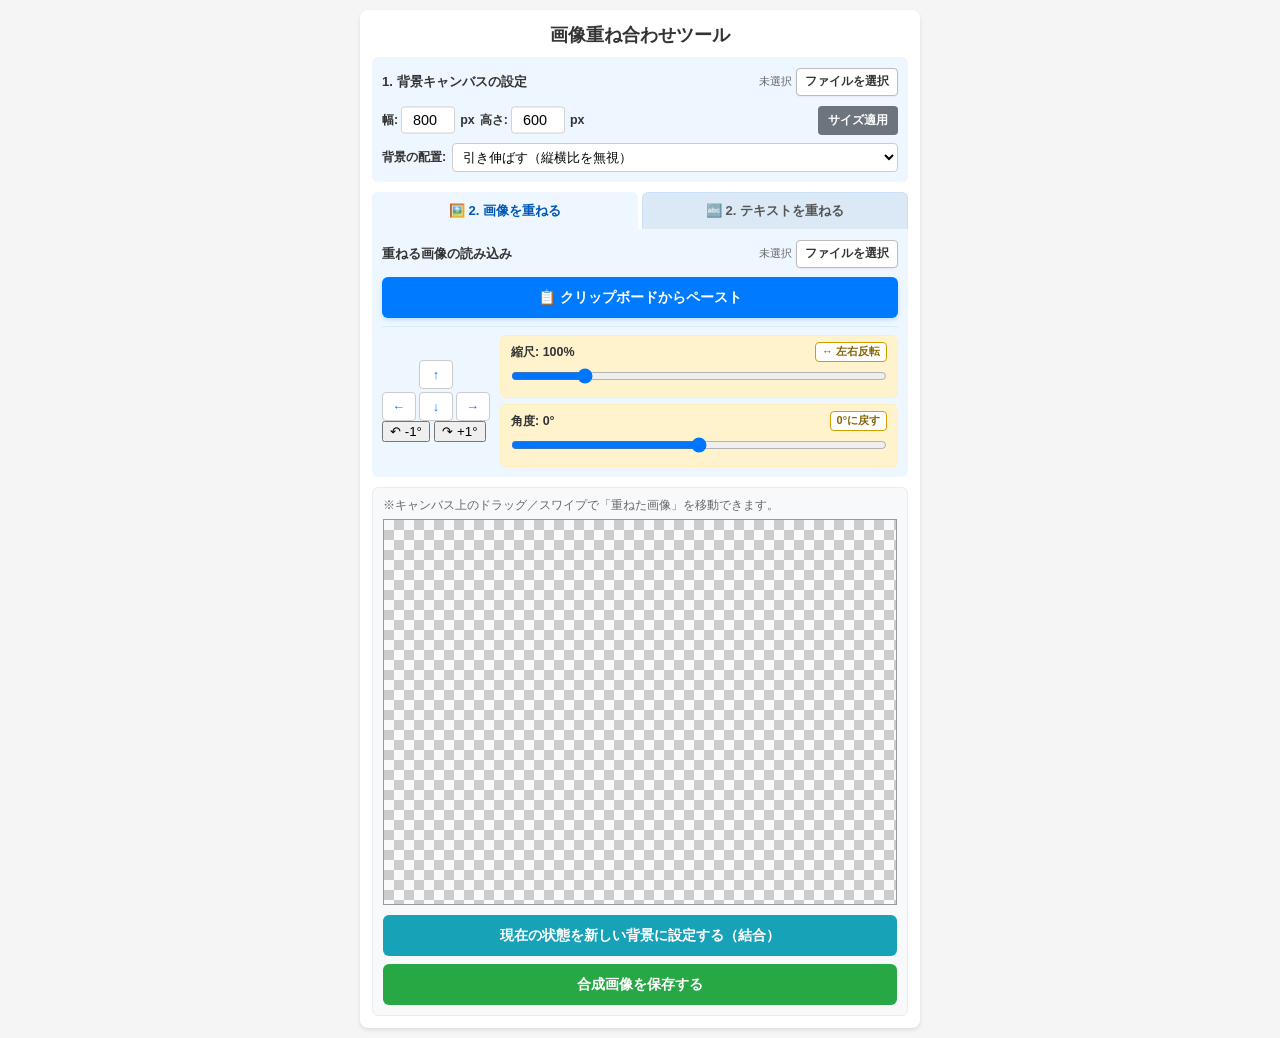
==== index.html @ 8a9a514a "Enhance control layout and vertical text support Updated control buttons and added vertical text opt" ====
<!DOCTYPE html>
<html lang="ja">
<head>
    <meta charset="UTF-8">
    <meta name="viewport" content="width=device-width, initial-scale=1.0, maximum-scale=1.0, user-scalable=no">
    <title>画像重ね合わせツール</title>
    <link rel="stylesheet" href="style.css">
</head>
<body>

<div class="container">
    <h1>画像重ね合わせツール</h1>
    
    <!-- ① 背景キャンバスの設定（常時表示） -->
    <div class="section-box">
        <div class="header-line">
            <span class="sec-title">1. 背景キャンバスの設定</span>
            <div class="file-action-area">
                <span id="bgFileName" class="file-status">未選択</span>
                <label class="file-btn-label">
                    ファイルを選択
                    <input type="file" id="bgInput" accept="image/*">
                </label>
            </div>
        </div>

        <div class="size-row">
            <label class="inline-label">幅:<input type="number" id="canvasW" value="800">px</label>
            <label class="inline-label">高さ:<input type="number" id="canvasH" value="600">px</label>
            <button class="btn-small" onclick="updateCanvasSize()">サイズ適用</button>
        </div>

        <div class="select-row">
            <span class="inline-label">背景の配置:</span>
            <select id="bgMode" onchange="draw()">
                <option value="stretch">引き伸ばす（縦横比を無視）</option>
                <option value="cover">はみ出しをカット（縦横比維持・全面）</option>
                <option value="contain">余白を透明に補完（縦横比維持・全体）</option>
            </select>
        </div>
    </div>
    
    <!-- ② 重ねる要素の編集（タブ切り替えエリア） -->
    <div class="tab-wrapper">
        <div class="tab-header">
            <button type="button" class="tab-btn active" id="tabBtnImage" onclick="switchTab('image')">🖼️ 2. 画像を重ねる</button>
            <button type="button" class="tab-btn" id="tabBtnText" onclick="switchTab('text')">🔤 2. テキストを重ねる</button>
        </div>

        <!-- タブA: 画像を重ねる -->
        <div class="section-box tab-content" id="tabImage">
            <div class="header-line">
                <span class="sec-title">重ねる画像の読み込み</span>
                <div class="file-action-area">
                    <span id="fgFileName" class="file-status">未選択</span>
                    <label class="file-btn-label">
                        ファイルを選択
                        <input type="file" id="fgInput" accept="image/*">
                    </label>
                </div>
            </div>

            <button type="button" class="btn-paste" id="pasteBtn" onclick="handleButtonPaste()">
                📋 クリップボードからペースト
            </button>

            <div id="fallbackPasteArea" contenteditable="true" style="display: none;">
                <span style="pointer-events: none;">👆 ここを長押しして「ペースト」を選択</span>
            </div>

            <div id="statusMsg"></div>

            <div class="controls">
                <div class="pad-column">
                    <div class="d-pad">
                        <button type="button" class="up" onclick="moveActive(0, -10)">↑</button>
                        <button type="button" class="left" onclick="moveActive(-10, 0)">←</button>
                        <button type="button" class="down" onclick="moveActive(0, 10)">↓</button>
                        <button type="button" class="right" onclick="moveActive(10, 0)">→</button>
                    </div>
                    <div class="angle-step-row">
                        <button type="button" onclick="stepAngle(-1)">↶ -1°</button>
                        <button type="button" onclick="stepAngle(1)">↷ +1°</button>
                    </div>
                </div>
                <div class="sliders-stack">
                    <div class="scale-control" id="scaleBox">
                        <div class="slider-header">
                            <strong>縮尺: <span id="scaleValue">100%</span></strong>
                            <button type="button" class="btn-mini" onclick="toggleFlipFg()">↔ 左右反転</button>
                        </div>
                        <input type="range" id="fgScale" min="0.1" max="5.0" step="0.05" value="1.0" oninput="updateScale()">
                    </div>
                    <div class="scale-control" id="angleBox">
                        <div class="slider-header">
                            <strong>角度: <span id="angleValue">0°</span></strong>
                            <button type="button" class="btn-mini" onclick="resetFgAngle()">0°に戻す</button>
                        </div>
                        <input type="range" id="fgAngle" min="-180" max="180" step="1" value="0" oninput="updateAngle()">
                    </div>
                </div>
            </div>
        </div>

        <!-- タブB: テキストを重ねる -->
        <div class="section-box tab-content" id="tabText" style="display: none;">
            <div class="text-input-row">
                <textarea id="overlayText" rows="2" placeholder="ここに入力した文字がキャンバスに重なります（改行対応）" oninput="updateTextLayer()"></textarea>
                <button type="button" class="btn-clear-text" onclick="clearTextLayer()">消去</button>
            </div>

            <div class="text-style-row">
                <label class="inline-label">文字色:<input type="color" id="textColor" value="#ffffff" onchange="updateTextLayer()"></label>
                <label class="inline-label"><input type="checkbox" id="textOutline" checked onchange="updateTextLayer()">フチ:<input type="color" id="outlineColor" value="#000000" onchange="updateTextLayer()"></label>
                <label class="inline-label"><input type="checkbox" id="textBold" checked onchange="updateTextLayer()">太字</label>
                <label class="inline-label"><input type="checkbox" id="textVertical" onchange="updateTextLayer()">縦書き</label>
            </div>

            <div class="select-row" style="margin-top: 6px;">
                <span class="inline-label">背景枠:</span>
                <select id="textBoxBg" onchange="updateTextLayer()">
                    <option value="none">なし（透明）</option>
                    <option value="rgba(0,0,0,0.6)">半透明の黒ボックス</option>
                    <option value="rgba(255,255,255,0.75)">半透明の白ボックス</option>
                    <option value="#000000">黒塗りボックス</option>
                    <option value="#ffffff">白塗りボックス</option>
                </select>
            </div>

            <div class="controls">
                <div class="pad-column">
                    <div class="d-pad">
                        <button type="button" class="up" onclick="moveActive(0, -10)">↑</button>
                        <button type="button" class="left" onclick="moveActive(-10, 0)">←</button>
                        <button type="button" class="down" onclick="moveActive(0, 10)">↓</button>
                        <button type="button" class="right" onclick="moveActive(10, 0)">→</button>
                    </div>
                    <div class="angle-step-row">
                        <button type="button" onclick="stepAngle(-1)">↶ -1°</button>
                        <button type="button" onclick="stepAngle(1)">↷ +1°</button>
                    </div>
                </div>
                <div class="sliders-stack">
                    <div class="scale-control" id="textSizeBox">
                        <div class="slider-header">
                            <strong>文字サイズ: <span id="textSizeValue">40px</span></strong>
                        </div>
                        <input type="range" id="textSize" min="12" max="160" step="2" value="40" oninput="updateTextLayer()">
                    </div>
                    <div class="scale-control" id="textAngleBox">
                        <div class="slider-header">
                            <strong>角度: <span id="textAngleValue">0°</span></strong>
                            <button type="button" class="btn-mini" onclick="resetTextAngle()">0°に戻す</button>
                        </div>
                        <input type="range" id="textAngle" min="-180" max="180" step="1" value="0" oninput="updateTextLayer()">
                    </div>
                </div>
            </div>
        </div>
    </div>

    <!-- ③ キャンバス表示 ＆ 新しい背景に設定・保存ボタン（常時表示） -->
    <div class="section-footer">
        <p class="guide-text" id="dragGuideText">※キャンバス上のドラッグ／スワイプで「重ねた画像」を移動できます。</p>
        <canvas id="canvas"></canvas>

        <button class="btn-flatten" onclick="setAsNewBackground()">現在の状態を新しい背景に設定する（結合）</button>
        <button class="btn-save" onclick="saveImage()">合成画像を保存する</button>
    </div>
</div>

<script>
    const canvas = document.getElementById('canvas');
    const ctx = canvas.getContext('2d');
    const fallbackPasteArea = document.getElementById('fallbackPasteArea');
    const statusMsg = document.getElementById('statusMsg');
    const defaultFallbackText = '<span style="pointer-events: none;">👆 ここを長押しして「ペースト」を選択</span>';
    
    let activeTab = 'image'; // 'image' または 'text'

    // 背景と画像レイヤーの変数（fgX, fgY は画像の中心座標）
    let bgImage = null;
    let fgImage = null;
    let customWidth = 800;
    let customHeight = 600;
    let fgX = 400, fgY = 300;
    let fgScale = 1.0;
    let fgAngle = 0; // 度数（-180〜180）
    let fgFlipX = false; // 左右反転

    // テキストレイヤーの変数（textX, textY はテキストの中心座標）
    let textX = 400, textY = 300;
    let textAngle = 0;
    let isTextInitialized = false;

    let isDragging = false;
    let startX, startY;

    updateCanvasSize();

    // スライダー操作時の画面ブレ防止
    ['scaleBox', 'angleBox', 'textSizeBox', 'textAngleBox'].forEach(id => {
        const el = document.getElementById(id);
        if (el) {
            el.addEventListener('touchmove', function(e) {
                e.stopPropagation();
            }, { passive: false });
        }
    });

    // タブ切り替え処理
    function switchTab(tabName) {
        activeTab = tabName;
        document.getElementById('tabBtnImage').classList.toggle('active', tabName === 'image');
        document.getElementById('tabBtnText').classList.toggle('active', tabName === 'text');
        document.getElementById('tabImage').style.display = (tabName === 'image') ? 'block' : 'none';
        document.getElementById('tabText').style.display = (tabName === 'text') ? 'block' : 'none';

        const guide = document.getElementById('dragGuideText');
        if (tabName === 'image') {
            guide.innerText = '※キャンバス上のドラッグ／スワイプで「重ねた画像」を移動できます。';
        } else {
            guide.innerText = '※キャンバス上のドラッグ／スワイプで「テキスト」を移動できます。';
            if (!isTextInitialized) {
                textX = customWidth / 2;
                textY = customHeight / 2;
                isTextInitialized = true;
            }
        }
        draw();
    }

    function updateCanvasSize() {
        customWidth = parseInt(document.getElementById('canvasW').value) || 800;
        customHeight = parseInt(document.getElementById('canvasH').value) || 600;
        if (!isTextInitialized) {
            textX = customWidth / 2;
            textY = customHeight / 2;
        }
        draw();
    }

    function updateScale() {
        fgScale = parseFloat(document.getElementById('fgScale').value);
        document.getElementById('scaleValue').innerText = Math.round(fgScale * 100) + '%';
        draw();
    }

    function updateAngle() {
        fgAngle = parseInt(document.getElementById('fgAngle').value) || 0;
        document.getElementById('angleValue').innerText = fgAngle + '°';
        draw();
    }

    function resetFgAngle() {
        fgAngle = 0;
        document.getElementById('fgAngle').value = 0;
        document.getElementById('angleValue').innerText = '0°';
        draw();
    }

    // 角度を1度ずつ増減させる関数（画像・テキスト共通）
    function stepAngle(delta) {
        if (activeTab === 'image') {
            fgAngle = Math.max(-180, Math.min(180, fgAngle + delta));
            document.getElementById('fgAngle').value = fgAngle;
            document.getElementById('angleValue').innerText = fgAngle + '°';
        } else {
            textAngle = Math.max(-180, Math.min(180, textAngle + delta));
            document.getElementById('textAngle').value = textAngle;
            document.getElementById('textAngleValue').innerText = textAngle + '°';
        }
        draw();
    }

    function toggleFlipFg() {
        fgFlipX = !fgFlipX;
        draw();
    }

    function updateTextLayer() {
        const size = document.getElementById('textSize').value;
        document.getElementById('textSizeValue').innerText = size + 'px';
        textAngle = parseInt(document.getElementById('textAngle').value) || 0;
        document.getElementById('textAngleValue').innerText = textAngle + '°';

        if (!isTextInitialized) {
            textX = customWidth / 2;
            textY = customHeight / 2;
            isTextInitialized = true;
        }
        draw();
    }

    function resetTextAngle() {
        textAngle = 0;
        document.getElementById('textAngle').value = 0;
        document.getElementById('textAngleValue').innerText = '0°';
        draw();
    }

    function clearTextLayer() {
        document.getElementById('overlayText').value = '';
        resetTextAngle();
        draw();
    }

    // 縦書き時に90度回転させる記号の判定（長音符やカッコ類）
    function isVerticalRotChar(ch) {
        return 'ーｰ～〜…‥｜|()（）[]［］{}｛｝「」『』【】〈〉《》〔〕＜＞<>-－＝='.includes(ch);
    }

    // 縦書き時に右上へ位置補正する小書き文字・句読点の判定
    function isVerticalSmallOrPunct(ch) {
        return '、。，．っゃゅょぁぃぅぇぉッャュョァィゥェォヵヶ'.includes(ch);
    }

    // 描画処理（背景 ＋ 重ねる画像 ＋ テキストボックス）
    function draw() {
        canvas.width = customWidth;
        canvas.height = customHeight;
        ctx.clearRect(0, 0, canvas.width, canvas.height);
        
        // 1. 背景画像の描画
        if (bgImage) {
            const mode = document.getElementById('bgMode').value;
            if (mode === 'stretch') {
                ctx.drawImage(bgImage, 0, 0, canvas.width, canvas.height);
            } else {
                const scale = (mode === 'cover') 
                    ? Math.max(canvas.width / bgImage.width, canvas.height / bgImage.height)
                    : Math.min(canvas.width / bgImage.width, canvas.height / bgImage.height);
                const w = bgImage.width * scale;
                const h = bgImage.height * scale;
                ctx.drawImage(bgImage, (canvas.width - w) / 2, (canvas.height - h) / 2, w, h);
            }
        }
        
        // 2. 重ねる画像の描画
        if (fgImage) {
            const w = fgImage.width * fgScale;
            const h = fgImage.height * fgScale;
            ctx.save();
            ctx.translate(fgX, fgY);
            ctx.rotate(fgAngle * Math.PI / 180);
            if (fgFlipX) {
                ctx.scale(-1, 1);
            }
            ctx.drawImage(fgImage, -w / 2, -h / 2, w, h);
            ctx.restore();
        }

        // 3. テキストボックスの描画（横書き・縦書き対応）
        const rawText = document.getElementById('overlayText').value;
        if (rawText && rawText.trim().length > 0) {
            const lines = rawText.split('\n');
            const fontSize = parseInt(document.getElementById('textSize').value) || 40;
            const isBold = document.getElementById('textBold').checked;
            const isVertical = document.getElementById('textVertical').checked;
            const textColor = document.getElementById('textColor').value;
            const hasOutline = document.getElementById('textOutline').checked;
            const outlineColor = document.getElementById('outlineColor').value;
            const boxBg = document.getElementById('textBoxBg').value;

            ctx.save();
            ctx.translate(textX, textY);
            ctx.rotate(textAngle * Math.PI / 180);

            ctx.font = `${isBold ? 'bold ' : ''}${fontSize}px sans-serif`;
            ctx.textAlign = 'center';
            ctx.textBaseline = 'middle';

            const strokeW = Math.max(2, Math.round(fontSize * 0.12));

            if (!isVertical) {
                // --- 横書き描画 ---
                const lineHeight = fontSize * 1.25;
                const totalHeight = lines.length * lineHeight;

                if (boxBg !== 'none') {
                    let maxLineWidth = 0;
                    for (const line of lines) {
                        const m = ctx.measureText(line);
                        if (m.width > maxLineWidth) maxLineWidth = m.width;
                    }
                    const padX = fontSize * 0.4;
                    const padY = fontSize * 0.25;
                    const boxW = maxLineWidth + padX * 2;
                    const boxH = totalHeight + padY * 2;

                    ctx.fillStyle = boxBg;
                    ctx.fillRect(-boxW / 2, -boxH / 2, boxW, boxH);
                }

                const startY = -(totalHeight / 2) + (lineHeight / 2);
                for (let i = 0; i < lines.length; i++) {
                    const ly = startY + i * lineHeight;
                    if (hasOutline) {
                        ctx.strokeStyle = outlineColor;
                        ctx.lineWidth = strokeW;
                        ctx.lineJoin = 'round';
                        ctx.strokeText(lines[i], 0, ly);
                    }
                    ctx.fillStyle = textColor;
                    ctx.fillText(lines[i], 0, ly);
                }
            } else {
                // --- 縦書き描画（右から左へ改行展開） ---
                const charStepY = fontSize * 1.08;
                const colStepX = fontSize * 1.35;
                const numCols = lines.length;
                let maxChars = 0;
                for (const line of lines) {
                    const chars = Array.from(line);
                    if (chars.length > maxChars) maxChars = chars.length;
                }

                const totalWidth = numCols * colStepX;
                const totalHeight = maxChars * charStepY;

                if (boxBg !== 'none') {
                    const padX = fontSize * 0.35;
                    const padY = fontSize * 0.35;
                    const boxW = totalWidth + padX * 2;
                    const boxH = totalHeight + padY * 2;

                    ctx.fillStyle = boxBg;
                    ctx.fillRect(-boxW / 2, -boxH / 2, boxW, boxH);
                }

                // 1行目は一番右の列、改行ごとに左の列へ進む
                const startX = (totalWidth / 2) - (colStepX / 2);
                const startY = -(totalHeight / 2) + (charStepY / 2);

                for (let c = 0; c < numCols; c++) {
                    const colX = startX - c * colStepX;
                    const chars = Array.from(lines[c]);
                    for (let r = 0; r < chars.length; r++) {
                        const ch = chars[r];
                        const charY = startY + r * charStepY;

                        ctx.save();
                        ctx.translate(colX, charY);

                        if (isVerticalRotChar(ch)) {
                            ctx.rotate(Math.PI / 2);
                        } else if (isVerticalSmallOrPunct(ch)) {
                            ctx.translate(fontSize * 0.22, -fontSize * 0.22);
                        }

                        if (hasOutline) {
                            ctx.strokeStyle = outlineColor;
                            ctx.lineWidth = strokeW;
                            ctx.lineJoin = 'round';
                            ctx.strokeText(ch, 0, 0);
                        }
                        ctx.fillStyle = textColor;
                        ctx.fillText(ch, 0, 0);
                        ctx.restore();
                    }
                }
            }
            ctx.restore();
        }
    }

    // 十字キーでの移動（開いているタブの対象を動かす）
    function moveActive(dx, dy) {
        if (activeTab === 'image') {
            fgX += dx;
            fgY += dy;
        } else {
            textX += dx;
            textY += dy;
        }
        draw();
    }

    function trimAndCheckTransparency(img) {
        const w = img.naturalWidth || img.width;
        const h = img.naturalHeight || img.height;
        const temp = document.createElement('canvas');
        temp.width = w;
        temp.height = h;
        const tCtx = temp.getContext('2d');
        tCtx.drawImage(img, 0, 0);

        const data = tCtx.getImageData(0, 0, w, h).data;

        let hasTransparentPixel = false;
        let minX = w, minY = h, maxX = -1, maxY = -1;

        for (let y = 0; y < h; y++) {
            for (let x = 0; x < w; x++) {
                const alpha = data[(y * w + x) * 4 + 3];
                if (alpha < 250) {
                    hasTransparentPixel = true;
                }
                if (alpha > 0) {
                    if (x < minX) minX = x;
                    if (x > maxX) maxX = x;
                    if (y < minY) minY = y;
                    if (y > maxY) maxY = y;
                }
            }
        }

        if (maxX < minX || maxY < minY) {
            return { canvas: temp, isCutout: false };
        }

        const cropW = maxX - minX + 1;
        const cropH = maxY - minY + 1;
        const outCanvas = document.createElement('canvas');
        outCanvas.width = cropW;
        outCanvas.height = cropH;
        outCanvas.getContext('2d').drawImage(temp, minX, minY, cropW, cropH, 0, 0, cropW, cropH);

        return { canvas: outCanvas, isCutout: hasTransparentPixel };
    }

    function setForegroundResult(result) {
        fgImage = result.canvas;
        document.getElementById('fgScale').value = 1.0;
        fgScale = 1.0;
        document.getElementById('scaleValue').innerText = '100%';
        
        document.getElementById('fgAngle').value = 0;
        fgAngle = 0;
        document.getElementById('angleValue').innerText = '0°';
        fgFlipX = false;

        fgX = customWidth / 2;
        fgY = customHeight / 2;
        
        fallbackPasteArea.style.display = 'none';
        document.getElementById('fgFileName').innerText = "ペースト済";

        if (result.isCutout) {
            statusMsg.style.color = "#28a745";
            statusMsg.innerText = `✅ 切り抜き画像（透過あり）を配置しました (${fgImage.width}×${fgImage.height}px)`;
        } else {
            statusMsg.style.color = "#d9534f";
            statusMsg.innerText = `⚠️ 透過のない画像が貼られました（切り抜きコピーは光った後に指を離してコピー）`;
        }
        draw();
    }

    function blobToImage(blob) {
        return new Promise((resolve) => {
            const reader = new FileReader();
            reader.onload = function(evt) {
                const img = new Image();
                img.onload = () => resolve(img);
                img.onerror = () => resolve(null);
                img.src = evt.target.result;
            };
            reader.onerror = () => resolve(null);
            reader.readAsDataURL(blob);
        });
    }

    async function handleButtonPaste() {
        statusMsg.style.color = "#0056b3";
        statusMsg.innerText = "⏳ クリップボードを読み取り中...";

        try {
            if (!navigator.clipboard || !navigator.clipboard.read) {
                throw new Error("Clipboard API non-supported");
            }

            const items = await navigator.clipboard.read();
            let fallbackRes = null;

            for (const item of items) {
                if (item.types.includes('image/png')) {
                    const blob = await item.getType('image/png');
                    const img = await blobToImage(blob);
                    if (img) {
                        const res = trimAndCheckTransparency(img);
                        if (res.isCutout) {
                            setForegroundResult(res);
                            return;
                        }
                        if (!fallbackRes) fallbackRes = res;
                    }
                }

                if (item.types.includes('text/html')) {
                    const blob = await item.getType('text/html');
                    const htmlText = await blob.text();
                    if (htmlText && htmlText.indexOf('<img') !== -1) {
                        const doc = new DOMParser().parseFromString(htmlText, 'text/html');
                        const imgTag = doc.querySelector('img');
                        if (imgTag && imgTag.src) {
                            const img = await new Promise((resolve) => {
                                const i = new Image();
                                i.crossOrigin = "anonymous";
                                i.onload = () => resolve(i);
                                i.onerror = () => resolve(null);
                                i.src = imgTag.src;
                            });
                            if (img) {
                                const res = trimAndCheckTransparency(img);
                                if (res.isCutout) {
                                    setForegroundResult(res);
                                    return;
                                }
                                if (!fallbackRes) fallbackRes = res;
                            }
                        }
                    }
                }

                for (const type of item.types) {
                    if (type.startsWith('image/') && type !== 'image/png') {
                        const blob = await item.getType(type);
                        const img = await blobToImage(blob);
                        if (img) {
                            const res = trimAndCheckTransparency(img);
                            if (res.isCutout) {
                                setForegroundResult(res);
                                return;
                            }
                            if (!fallbackRes) fallbackRes = res;
                        }
                    }
                }
            }

            if (fallbackRes) {
                setForegroundResult(fallbackRes);
                return;
            }

            showFallbackPaste("クリップボードから直接取得できませんでした。下の枠を長押ししてペーストしてください。");

        } catch (err) {
            showFallbackPaste("直接読み取りがブロックされました。下の枠を長押しして「ペースト」を押してください。");
        }
    }

    function showFallbackPaste(msg) {
        statusMsg.style.color = "#d9534f";
        statusMsg.innerText = msg;
        fallbackPasteArea.style.display = 'flex';
        fallbackPasteArea.innerHTML = defaultFallbackText;
    }

    window.addEventListener('paste', async function(e) {
        if (document.activeElement && document.activeElement.id === 'overlayText') {
            return;
        }

        const cd = e.clipboardData;
        if (!cd) return;

        const htmlText = cd.getData('text/html');
        let htmlImgSrc = null;
        if (htmlText && htmlText.indexOf('<img') !== -1) {
            const doc = new DOMParser().parseFromString(htmlText, 'text/html');
            const imgTag = doc.querySelector('img');
            if (imgTag && imgTag.src) htmlImgSrc = imgTag.src;
        }

        const files = [];
        if (cd.items) {
            for (let i = 0; i < cd.items.length; i++) {
                if (cd.items[i].type.indexOf('image') !== -1) {
                    const f = cd.items[i].getAsFile();
                    if (f) files.push(f);
                }
            }
        }
        if (files.length === 0 && cd.files) {
            for (let i = 0; i < cd.files.length; i++) {
                if (cd.files[i].type.indexOf('image') !== -1) {
                    files.push(cd.files[i]);
                }
            }
        }

        files.sort((a, b) => (b.type === 'image/png' ? 1 : 0) - (a.type === 'image/png' ? 1 : 0));

        if (files.length > 0 || htmlImgSrc) {
            e.preventDefault();
            setTimeout(() => {
                fallbackPasteArea.innerHTML = defaultFallbackText;
                fallbackPasteArea.blur();
            }, 80);

            let fallbackResult = null;

            for (const f of files) {
                const img = await blobToImage(f);
                if (!img) continue;
                const res = trimAndCheckTransparency(img);
                if (res.isCutout) {
                    setForegroundResult(res);
                    return;
                }
                if (!fallbackResult) fallbackResult = res;
            }

            if (htmlImgSrc) {
                const img = await new Promise((resolve) => {
                    const i = new Image();
                    i.onload = () => resolve(i);
                    i.onerror = () => resolve(null);
                    i.src = htmlImgSrc;
                });
                if (img) {
                    const res = trimAndCheckTransparency(img);
                    if (res.isCutout) {
                        setForegroundResult(res);
                        return;
                    }
                    if (!fallbackResult) fallbackResult = res;
                }
            }

            if (fallbackResult) {
                setForegroundResult(fallbackResult);
            }
        }
    });

    // ファイル選択（重ねる画像）
    document.getElementById('fgInput').addEventListener('change', async function(e) {
        const file = e.target.files[0];
        if (!file) return;
        document.getElementById('fgFileName').innerText = file.name;
        const img = await blobToImage(file);
        if (img) {
            const res = trimAndCheckTransparency(img);
            setForegroundResult(res);
        }
    });

    // ファイル選択（背景画像）
    document.getElementById('bgInput').addEventListener('change', async function(e) {
        const file = e.target.files[0];
        if (!file) return;
        document.getElementById('bgFileName').innerText = file.name;
        const img = await blobToImage(file);
        if (img) {
            bgImage = img;
            document.getElementById('canvasW').value = img.width;
            document.getElementById('canvasH').value = img.height;
            customWidth = img.width;
            customHeight = img.height;
            textX = customWidth / 2;
            textY = customHeight / 2;
            isTextInitialized = true;
            draw();
        }
    });

    // ドラッグ＆スワイプ移動（開いているタブの対象を移動）
    function getCanvasPos(e) {
        const rect = canvas.getBoundingClientRect();
        const scaleX = canvas.width / rect.width;
        const scaleY = canvas.height / rect.height;
        let clientX = e.clientX, clientY = e.clientY;
        if (e.touches && e.touches.length > 0) {
            clientX = e.touches[0].clientX;
            clientY = e.touches[0].clientY;
        }
        return { x: (clientX - rect.left) * scaleX, y: (clientY - rect.top) * scaleY };
    }

    function onPointerDown(e) {
        const pos = getCanvasPos(e);
        if (activeTab === 'image') {
            if (!fgImage) return;
            isDragging = true;
            startX = pos.x - fgX;
            startY = pos.y - fgY;
        } else {
            const rawText = document.getElementById('overlayText').value;
            if (!rawText || rawText.trim().length === 0) return;
            isDragging = true;
            startX = pos.x - textX;
            startY = pos.y - textY;
        }
    }

    function onPointerMove(e) {
        if (!isDragging) return;
        e.preventDefault();
        const pos = getCanvasPos(e);
        if (activeTab === 'image') {
            fgX = pos.x - startX;
            fgY = pos.y - startY;
        } else {
            textX = pos.x - startX;
            textY = pos.y - startY;
        }
        draw();
    }

    function onPointerUp() { isDragging = false; }

    canvas.addEventListener('mousedown', onPointerDown);
    canvas.addEventListener('mousemove', onPointerMove);
    canvas.addEventListener('mouseup', onPointerUp);
    canvas.addEventListener('mouseleave', onPointerUp);
    canvas.addEventListener('touchstart', onPointerDown, {passive: false});
    canvas.addEventListener('touchmove', onPointerMove, {passive: false});
    canvas.addEventListener('touchend', onPointerUp);

    // 現在の状態を新しい背景に結合
    function setAsNewBackground() {
        const hasText = document.getElementById('overlayText').value.trim().length > 0;
        if (!bgImage && !fgImage && !hasText) {
            alert("画像やテキストが配置されていません。");
            return;
        }
        const dataURL = canvas.toDataURL('image/png');
        const img = new Image();
        img.onload = function() {
            bgImage = img;
            fgImage = null;
            document.getElementById('fgInput').value = "";
            document.getElementById('fgFileName').innerText = "未選択";
            document.getElementById('overlayText').value = "";
            resetFgAngle();
            resetTextAngle();
            document.getElementById('bgFileName').innerText = "結合画像";
            statusMsg.style.color = "#0056b3";
            statusMsg.innerText = "背景に結合しました。続けて次の画像やテキストを重ねられます。";
            draw();
        };
        img.src = dataURL;
    }

    function saveImage() {
        const hasText = document.getElementById('overlayText').value.trim().length > 0;
        if (!bgImage && !fgImage && !hasText) { 
            alert("画像やテキストが読み込まれていません。"); 
            return; 
        }
        const link = document.createElement('a');
        link.download = 'merged_image.png';
        link.href = canvas.toDataURL('image/png');
        link.click();
    }
</script>

</body>
</html>
---- style.css ----
* {
    box-sizing: border-box;
    -webkit-tap-highlight-color: transparent;
}

/* ページ全体の横ブレ・バウンス揺れを防止 */
html, body {
    width: 100%;
    max-width: 100vw;
    overflow-x: hidden;
    overscroll-behavior: none;
    margin: 0;
    padding: 0;
    font-family: -apple-system, BlinkMacSystemFont, "Segoe UI", Roboto, sans-serif;
    background: #f5f5f5;
    color: #333;
    user-select: none;
    -webkit-user-select: none;
}

body {
    padding: 10px;
}

.container {
    width: 100%;
    max-width: 560px;
    margin: 0 auto;
    background: white;
    padding: 12px;
    border-radius: 8px;
    box-shadow: 0 2px 4px rgba(0,0,0,0.1);
    overflow: hidden;
}

h1 {
    font-size: 1.15rem;
    margin: 0 0 10px 0;
    text-align: center;
}

/* セクション共通スタイル */
.section-box {
    margin-bottom: 10px;
    padding: 10px;
    background: #eef7ff;
    border-radius: 6px;
    overflow: hidden;
}

.section-footer {
    margin-top: 10px;
    padding: 10px;
    background: #f8f9fa;
    border-radius: 6px;
    border: 1px solid #e9ecef;
}

/* タブ切り替えUI */
.tab-wrapper {
    margin-bottom: 10px;
}

.tab-header {
    display: flex;
    gap: 4px;
}

.tab-btn {
    flex: 1;
    padding: 9px 6px;
    font-size: 0.82rem;
    font-weight: bold;
    border: 1px solid #cce0f5;
    border-bottom: none;
    border-radius: 6px 6px 0 0;
    background: #dbe9f6;
    color: #555;
    cursor: pointer;
    text-align: center;
}

.tab-btn.active {
    background: #eef7ff;
    color: #0056b3;
    border-color: #eef7ff;
}

.tab-content {
    margin-bottom: 0;
    border-radius: 0 0 6px 6px;
}

/* 1行目: position: relative / absolute で右端にボタンを完全固定 */
.header-line {
    position: relative;
    display: flex;
    align-items: center;
    min-height: 30px;
    margin-bottom: 8px;
    padding-right: 155px;
}

.sec-title {
    font-size: 0.82rem;
    font-weight: bold;
    white-space: nowrap;
}

.file-action-area {
    position: absolute;
    right: 0;
    top: 50%;
    transform: translateY(-50%);
    display: flex;
    align-items: center;
    gap: 4px;
    max-width: 150px;
}

.file-status {
    font-size: 0.68rem;
    color: #666;
    max-width: 58px;
    overflow: hidden;
    text-overflow: ellipsis;
    white-space: nowrap;
    text-align: right;
}

.file-btn-label {
    display: inline-flex;
    align-items: center;
    justify-content: center;
    padding: 5px 8px;
    background: #fff;
    border: 1px solid #bbb;
    border-radius: 4px;
    font-size: 0.74rem;
    font-weight: bold;
    color: #333;
    cursor: pointer;
    white-space: nowrap;
    flex-shrink: 0;
    box-shadow: 0 1px 2px rgba(0,0,0,0.05);
}

.file-btn-label:active {
    background: #e9ecef;
}

.file-btn-label input[type="file"] {
    display: none;
}

/* 2行目: 幅・高さ・サイズ適用ボタンを横一列に収める */
.size-row {
    display: flex;
    align-items: center;
    gap: 5px;
    margin-bottom: 8px;
    width: 100%;
    flex-wrap: nowrap;
}

.inline-label {
    font-size: 0.78rem;
    font-weight: bold;
    white-space: nowrap;
    display: flex;
    align-items: center;
    gap: 3px;
}

.size-row input[type="number"] {
    width: 60px;
    padding: 5px 4px;
    font-size: 16px;
    transform: scale(0.9);
    transform-origin: left center;
    margin-right: -4px;
    border: 1px solid #ccc;
    border-radius: 4px;
    text-align: right;
    background: #fff;
}

.btn-small {
    margin-left: auto;
    padding: 6px 10px;
    background: #6c757d;
    color: white;
    border: none;
    border-radius: 4px;
    font-size: 0.75rem;
    font-weight: bold;
    cursor: pointer;
    white-space: nowrap;
    flex-shrink: 0;
}

.btn-small:active {
    background: #5a6268;
}

/* 3行目: セレクトボックス共通 */
.select-row {
    display: flex;
    align-items: center;
    gap: 6px;
    width: 100%;
}

.select-row select {
    flex: 1;
    min-width: 0;
    width: 100%;
    padding: 5px 6px;
    font-size: 0.8rem;
    border: 1px solid #ccc;
    border-radius: 4px;
    background: #fff;
}

/* ワンタップ・ペーストボタン */
.btn-paste {
    display: flex;
    align-items: center;
    justify-content: center;
    width: 100%;
    padding: 11px;
    margin-top: 4px;
    background: #007bff;
    color: #ffffff;
    border: none;
    border-radius: 6px;
    font-size: 0.9rem;
    font-weight: bold;
    cursor: pointer;
    box-shadow: 0 2px 4px rgba(0, 123, 255, 0.2);
}

.btn-paste:active {
    background: #0056b3;
}

/* 予備の長押しペースト枠 */
#fallbackPasteArea {
    margin-top: 6px;
    width: 100%;
    min-height: 44px;
    border: 2px dashed #dc3545;
    border-radius: 6px;
    align-items: center;
    justify-content: center;
    color: #dc3545;
    background: #fff;
    font-weight: bold;
    font-size: 0.8rem;
    cursor: text;
    outline: none;
    text-align: center;
    padding: 6px;
    user-select: text;
    -webkit-user-select: text;
}

#statusMsg {
    margin-top: 5px;
    font-size: 0.74rem;
    font-weight: bold;
    color: #0056b3;
}

/* テキスト編集タブ専用スタイル */
.text-input-row {
    display: flex;
    gap: 6px;
    align-items: stretch;
    margin-bottom: 8px;
}

.text-input-row textarea {
    flex: 1;
    min-width: 0;
    padding: 6px 8px;
    font-size: 16px;
    border: 1px solid #ccc;
    border-radius: 4px;
    resize: none;
    font-family: inherit;
    user-select: text;
    -webkit-user-select: text;
}

.btn-clear-text {
    padding: 0 10px;
    background: #dc3545;
    color: #fff;
    border: none;
    border-radius: 4px;
    font-size: 0.75rem;
    font-weight: bold;
    cursor: pointer;
    white-space: nowrap;
}

.btn-clear-text:active {
    background: #bd2130;
}

.text-style-row {
    display: flex;
    align-items: center;
    justify-content: space-between;
    gap: 6px;
    flex-wrap: nowrap;
}

.text-style-row input[type="color"] {
    width: 28px;
    height: 26px;
    padding: 0;
    border: 1px solid #ccc;
    border-radius: 4px;
    background: #fff;
    cursor: pointer;
}

.text-style-row input[type="checkbox"] {
    width: 16px;
    height: 16px;
    margin: 0;
}

/* 十字キーと2段スライダー（縮尺・角度） */
.controls {
    display: flex;
    gap: 10px;
    align-items: center;
    margin-top: 8px;
    padding-top: 8px;
    border-top: 1px solid #dbe9f6;
}

.d-pad {
    display: grid;
    grid-template-columns: 34px 34px 34px;
    gap: 3px;
    text-align: center;
    flex-shrink: 0;
}

.d-pad button {
    padding: 6px 0;
    cursor: pointer;
    border: 1px solid #ccc;
    background: white;
    border-radius: 4px;
    font-weight: bold;
    font-size: 0.8rem;
    color: #007bff;
}

.d-pad button:active {
    background: #eee;
}

.d-pad .up { grid-column: 2; }
.d-pad .left { grid-column: 1; }
.d-pad .right { grid-column: 3; }
.d-pad .down { grid-column: 2; grid-row: 2; }

.sliders-stack {
    display: flex;
    flex-direction: column;
    gap: 6px;
    flex: 1;
    min-width: 0;
}

.scale-control {
    background: #fff3cd;
    padding: 6px 10px;
    border-radius: 6px;
    border: 1px solid #ffeeba;
    font-size: 0.78rem;
    touch-action: none;
}

.slider-header {
    display: flex;
    align-items: center;
    justify-content: space-between;
    gap: 4px;
}

.btn-mini {
    padding: 2px 6px;
    font-size: 0.68rem;
    font-weight: bold;
    background: #fff;
    border: 1px solid #d39e00;
    color: #856404;
    border-radius: 4px;
    cursor: pointer;
    white-space: nowrap;
}

.btn-mini:active {
    background: #ffeeba;
}

.scale-control input[type="range"] {
    width: 100%;
    height: 24px;
    margin: 2px 0 0 0;
    touch-action: none;
    cursor: pointer;
}

/* キャンバス表示部 */
.guide-text {
    font-size: 0.72rem;
    color: #666;
    margin: 0 0 6px 0;
}

canvas {
    border: 1px solid #999;
    max-width: 100%;
    height: auto;
    touch-action: none;
    cursor: move;
    display: block;
    margin: 0 auto;
    background-image: linear-gradient(45deg, #ccc 25%, transparent 25%, transparent 75%, #ccc 75%, #ccc), linear-gradient(45deg, #ccc 25%, transparent 25%, transparent 75%, #ccc 75%, #ccc);
    background-size: 20px 20px;
    background-position: 0 0, 10px 10px;
}

/* 保存・結合ボタン */
.btn-flatten {
    background: #17a2b8;
    color: white;
    border: none;
    padding: 11px;
    border-radius: 6px;
    cursor: pointer;
    font-size: 0.9rem;
    font-weight: bold;
    width: 100%;
    margin-top: 10px;
}

.btn-flatten:active {
    background: #138496;
}

.btn-save {
    background: #28a745;
    color: white;
    border: none;
    padding: 11px;
    border-radius: 6px;
    cursor: pointer;
    font-size: 0.9rem;
    font-weight: bold;
    width: 100%;
    margin-top: 8px;
}

.btn-save:active {
    background: #218838;
}
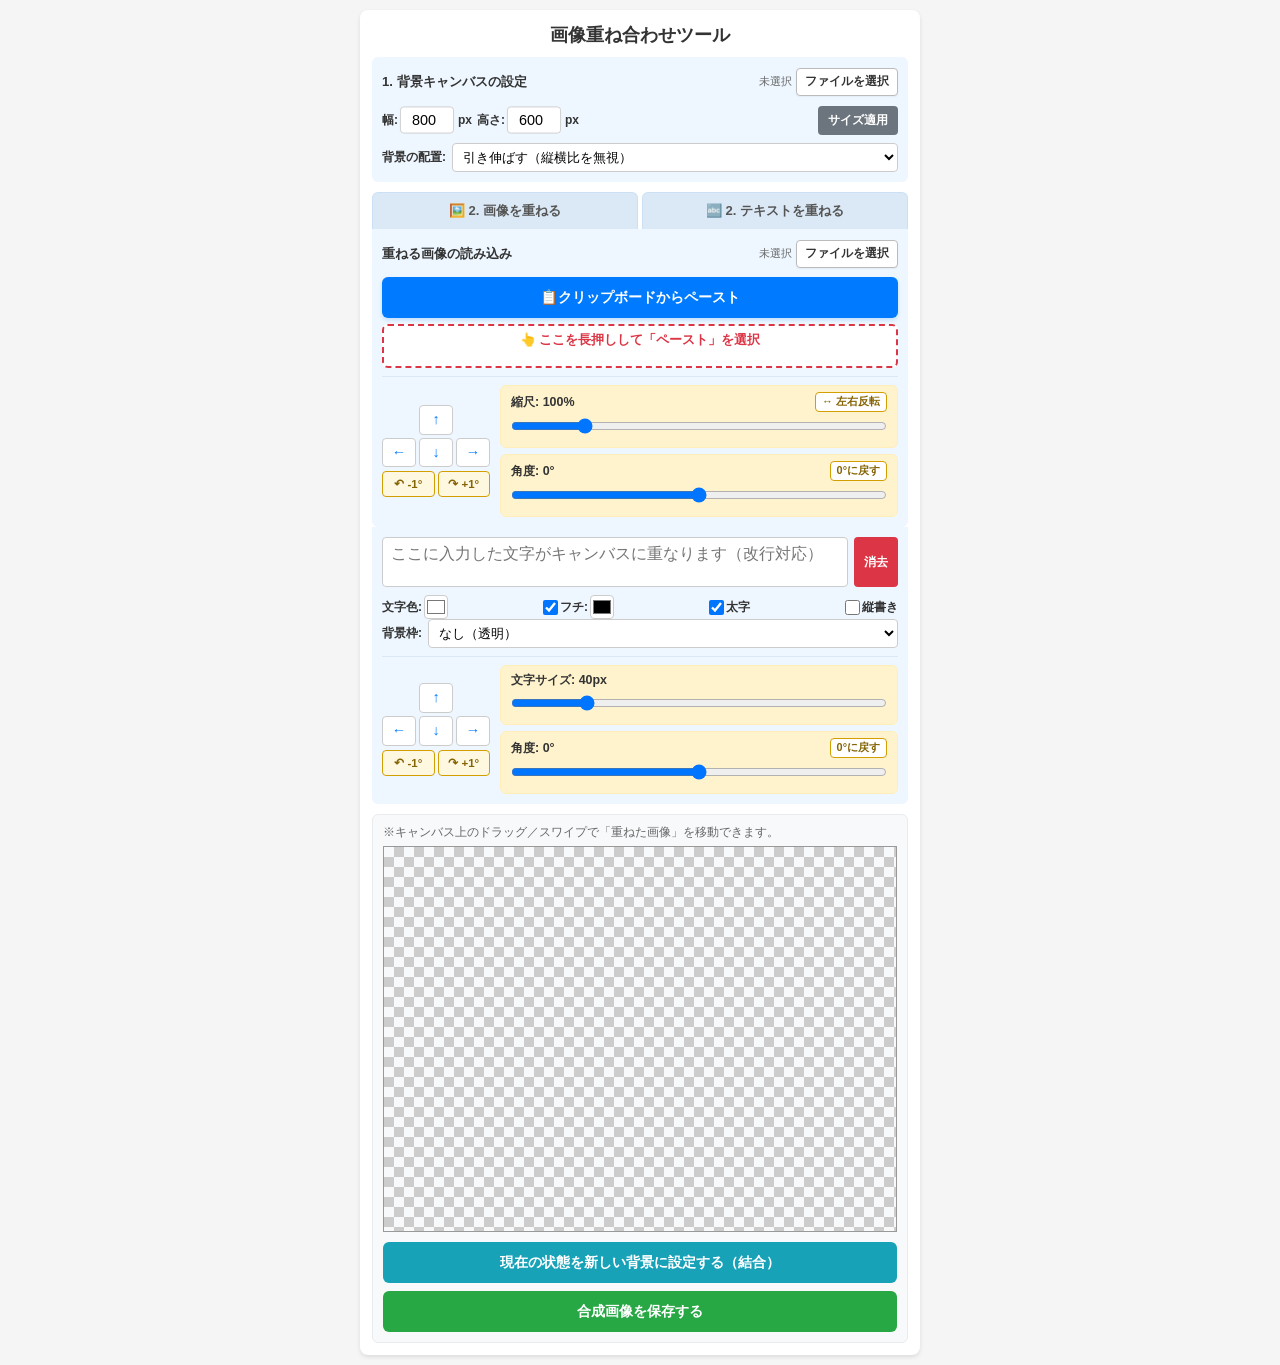
==== commit 6700ecac: "Update print statement from 'Hello' to 'Goodbye'" ====
--- a/index.html
+++ b/index.html
@@ -1,158 +1,186 @@
 <!DOCTYPE html>
-<html lang="ja">
+<html lang="ja" class="app-html">
 <head>
     <meta charset="UTF-8">
     <meta name="viewport" content="width=device-width, initial-scale=1.0, maximum-scale=1.0, user-scalable=no">
     <title>画像重ね合わせツール</title>
     <link rel="stylesheet" href="style.css">
 </head>
-<body>
-
-<div class="container">
-    <h1>画像重ね合わせツール</h1>
+<body class="app-body">
+
+<div class="container app-container" id="appContainer">
+    <h1 class="app-title" id="appTitle">画像重ね合わせツール</h1>
     
     <!-- ① 背景キャンバスの設定（常時表示） -->
-    <div class="section-box">
-        <div class="header-line">
-            <span class="sec-title">1. 背景キャンバスの設定</span>
-            <div class="file-action-area">
-                <span id="bgFileName" class="file-status">未選択</span>
-                <label class="file-btn-label">
-                    ファイルを選択
-                    <input type="file" id="bgInput" accept="image/*">
+    <div class="section-box section-bg-settings" id="sectionBgSettings">
+        <div class="header-line bg-header-line">
+            <span class="sec-title bg-sec-title">1. 背景キャンバスの設定</span>
+            <div class="file-action-area bg-file-action-area">
+                <span id="bgFileName" class="file-status bg-file-status">未選択</span>
+                <label class="file-btn-label bg-file-btn-label" id="bgFileBtnLabel">
+                    <span class="file-btn-text bg-file-btn-text">ファイルを選択</span>
+                    <input type="file" id="bgInput" class="file-input bg-file-input" accept="image/*">
                 </label>
             </div>
         </div>
 
-        <div class="size-row">
-            <label class="inline-label">幅:<input type="number" id="canvasW" value="800">px</label>
-            <label class="inline-label">高さ:<input type="number" id="canvasH" value="600">px</label>
-            <button class="btn-small" onclick="updateCanvasSize()">サイズ適用</button>
+        <div class="size-row bg-size-row">
+            <label class="inline-label size-label width-label" for="canvasW">
+                <span class="label-text width-label-text">幅:</span>
+                <input type="number" id="canvasW" class="number-input width-input" value="800">
+                <span class="unit-text width-unit-text">px</span>
+            </label>
+            <label class="inline-label size-label height-label" for="canvasH">
+                <span class="label-text height-label-text">高さ:</span>
+                <input type="number" id="canvasH" class="number-input height-input" value="600">
+                <span class="unit-text height-unit-text">px</span>
+            </label>
+            <button type="button" class="btn-small btn-apply-size" id="btnApplySize" onclick="updateCanvasSize()">サイズ適用</button>
         </div>
 
-        <div class="select-row">
-            <span class="inline-label">背景の配置:</span>
-            <select id="bgMode" onchange="draw()">
-                <option value="stretch">引き伸ばす（縦横比を無視）</option>
-                <option value="cover">はみ出しをカット（縦横比維持・全面）</option>
-                <option value="contain">余白を透明に補完（縦横比維持・全体）</option>
+        <div class="select-row bg-select-row">
+            <span class="inline-label select-label bg-mode-label">背景の配置:</span>
+            <select id="bgMode" class="select-input bg-mode-select" onchange="draw()">
+                <option value="stretch" class="select-option bg-option-stretch">引き伸ばす（縦横比を無視）</option>
+                <option value="cover" class="select-option bg-option-cover">はみ出しをカット（縦横比維持・全面）</option>
+                <option value="contain" class="select-option bg-option-contain">余白を透明に補完（縦横比維持・全体）</option>
             </select>
         </div>
     </div>
     
     <!-- ② 重ねる要素の編集（タブ切り替えエリア） -->
-    <div class="tab-wrapper">
-        <div class="tab-header">
-            <button type="button" class="tab-btn active" id="tabBtnImage" onclick="switchTab('image')">🖼️ 2. 画像を重ねる</button>
-            <button type="button" class="tab-btn" id="tabBtnText" onclick="switchTab('text')">🔤 2. テキストを重ねる</button>
+    <div class="tab-wrapper editor-tab-wrapper" id="editorTabWrapper">
+        <div class="tab-header editor-tab-header">
+            <button type="button" class="tab-btn tab-btn-image is-active" id="tabBtnImage" onclick="switchTab('image')">
+                <span class="tab-icon tab-icon-image">🖼️</span>
+                <span class="tab-label tab-label-image">2. 画像を重ねる</span>
+            </button>
+            <button type="button" class="tab-btn tab-btn-text" id="tabBtnText" onclick="switchTab('text')">
+                <span class="tab-icon tab-icon-text">🔤</span>
+                <span class="tab-label tab-label-text">2. テキストを重ねる</span>
+            </button>
         </div>
 
         <!-- タブA: 画像を重ねる -->
-        <div class="section-box tab-content" id="tabImage">
-            <div class="header-line">
-                <span class="sec-title">重ねる画像の読み込み</span>
-                <div class="file-action-area">
-                    <span id="fgFileName" class="file-status">未選択</span>
-                    <label class="file-btn-label">
-                        ファイルを選択
-                        <input type="file" id="fgInput" accept="image/*">
+        <div class="section-box tab-content tab-content-image" id="tabImage">
+            <div class="header-line fg-header-line">
+                <span class="sec-title fg-sec-title">重ねる画像の読み込み</span>
+                <div class="file-action-area fg-file-action-area">
+                    <span id="fgFileName" class="file-status fg-file-status">未選択</span>
+                    <label class="file-btn-label fg-file-btn-label" id="fgFileBtnLabel">
+                        <span class="file-btn-text fg-file-btn-text">ファイルを選択</span>
+                        <input type="file" id="fgInput" class="file-input fg-file-input" accept="image/*">
                     </label>
                 </div>
             </div>
 
-            <button type="button" class="btn-paste" id="pasteBtn" onclick="handleButtonPaste()">
-                📋 クリップボードからペースト
+            <button type="button" class="btn-paste fg-paste-btn" id="pasteBtn" onclick="handleButtonPaste()">
+                <span class="paste-btn-icon">📋</span>
+                <span class="paste-btn-text">クリップボードからペースト</span>
             </button>
 
-            <div id="fallbackPasteArea" contenteditable="true" style="display: none;">
-                <span style="pointer-events: none;">👆 ここを長押しして「ペースト」を選択</span>
+            <div id="fallbackPasteArea" class="fallback-paste-area is-hidden" contenteditable="true">
+                <span class="fallback-paste-placeholder">👆 ここを長押しして「ペースト」を選択</span>
             </div>
 
-            <div id="statusMsg"></div>
-
-            <div class="controls">
-                <div class="pad-column">
-                    <div class="d-pad">
-                        <button type="button" class="up" onclick="moveActive(0, -10)">↑</button>
-                        <button type="button" class="left" onclick="moveActive(-10, 0)">←</button>
-                        <button type="button" class="down" onclick="moveActive(0, 10)">↓</button>
-                        <button type="button" class="right" onclick="moveActive(10, 0)">→</button>
+            <div id="statusMsg" class="status-msg fg-status-msg"></div>
+
+            <div class="controls fg-controls">
+                <div class="pad-column fg-pad-column">
+                    <div class="d-pad fg-d-pad">
+                        <button type="button" class="d-pad-btn up fg-btn-up" onclick="moveActive(0, -10)">↑</button>
+                        <button type="button" class="d-pad-btn left fg-btn-left" onclick="moveActive(-10, 0)">←</button>
+                        <button type="button" class="d-pad-btn down fg-btn-down" onclick="moveActive(0, 10)">↓</button>
+                        <button type="button" class="d-pad-btn right fg-btn-right" onclick="moveActive(10, 0)">→</button>
                     </div>
-                    <div class="angle-step-row">
-                        <button type="button" onclick="stepAngle(-1)">↶ -1°</button>
-                        <button type="button" onclick="stepAngle(1)">↷ +1°</button>
+                    <div class="angle-step-row fg-angle-step-row">
+                        <button type="button" class="angle-step-btn angle-minus-btn fg-angle-minus" onclick="stepAngle(-1)">↶ -1°</button>
+                        <button type="button" class="angle-step-btn angle-plus-btn fg-angle-plus" onclick="stepAngle(1)">↷ +1°</button>
                     </div>
                 </div>
-                <div class="sliders-stack">
-                    <div class="scale-control" id="scaleBox">
-                        <div class="slider-header">
-                            <strong>縮尺: <span id="scaleValue">100%</span></strong>
-                            <button type="button" class="btn-mini" onclick="toggleFlipFg()">↔ 左右反転</button>
+                <div class="sliders-stack fg-sliders-stack">
+                    <div class="scale-control fg-scale-control" id="scaleBox">
+                        <div class="slider-header fg-scale-header">
+                            <strong class="slider-title fg-scale-title">縮尺: <span id="scaleValue" class="slider-value fg-scale-value">100%</span></strong>
+                            <button type="button" class="btn-mini btn-flip-horizontal" id="btnFlipFg" onclick="toggleFlipFg()">↔ 左右反転</button>
                         </div>
-                        <input type="range" id="fgScale" min="0.1" max="5.0" step="0.05" value="1.0" oninput="updateScale()">
+                        <input type="range" id="fgScale" class="range-input fg-scale-range" min="0.1" max="5.0" step="0.05" value="1.0" oninput="updateScale()">
                     </div>
-                    <div class="scale-control" id="angleBox">
-                        <div class="slider-header">
-                            <strong>角度: <span id="angleValue">0°</span></strong>
-                            <button type="button" class="btn-mini" onclick="resetFgAngle()">0°に戻す</button>
+                    <div class="scale-control fg-angle-control" id="angleBox">
+                        <div class="slider-header fg-angle-header">
+                            <strong class="slider-title fg-angle-title">角度: <span id="angleValue" class="slider-value fg-angle-value">0°</span></strong>
+                            <button type="button" class="btn-mini btn-reset-angle" id="btnResetFgAngle" onclick="resetFgAngle()">0°に戻す</button>
                         </div>
-                        <input type="range" id="fgAngle" min="-180" max="180" step="1" value="0" oninput="updateAngle()">
+                        <input type="range" id="fgAngle" class="range-input fg-angle-range" min="-180" max="180" step="1" value="0" oninput="updateAngle()">
                     </div>
                 </div>
             </div>
         </div>
 
         <!-- タブB: テキストを重ねる -->
-        <div class="section-box tab-content" id="tabText" style="display: none;">
+        <div class="section-box tab-content tab-content-text is-hidden" id="tabText">
             <div class="text-input-row">
-                <textarea id="overlayText" rows="2" placeholder="ここに入力した文字がキャンバスに重なります（改行対応）" oninput="updateTextLayer()"></textarea>
-                <button type="button" class="btn-clear-text" onclick="clearTextLayer()">消去</button>
+                <textarea id="overlayText" class="text-area-input overlay-textarea" rows="2" placeholder="ここに入力した文字がキャンバスに重なります（改行対応）" oninput="updateTextLayer()"></textarea>
+                <button type="button" class="btn-clear-text" id="btnClearText" onclick="clearTextLayer()">消去</button>
             </div>
 
             <div class="text-style-row">
-                <label class="inline-label">文字色:<input type="color" id="textColor" value="#ffffff" onchange="updateTextLayer()"></label>
-                <label class="inline-label"><input type="checkbox" id="textOutline" checked onchange="updateTextLayer()">フチ:<input type="color" id="outlineColor" value="#000000" onchange="updateTextLayer()"></label>
-                <label class="inline-label"><input type="checkbox" id="textBold" checked onchange="updateTextLayer()">太字</label>
-                <label class="inline-label"><input type="checkbox" id="textVertical" onchange="updateTextLayer()">縦書き</label>
+                <label class="inline-label text-color-label" for="textColor">
+                    <span class="label-text">文字色:</span>
+                    <input type="color" id="textColor" class="color-input text-color-input" value="#ffffff" onchange="updateTextLayer()">
+                </label>
+                <label class="inline-label text-outline-label" for="textOutline">
+                    <input type="checkbox" id="textOutline" class="checkbox-input text-outline-checkbox" checked onchange="updateTextLayer()">
+                    <span class="label-text">フチ:</span>
+                    <input type="color" id="outlineColor" class="color-input outline-color-input" value="#000000" onchange="updateTextLayer()">
+                </label>
+                <label class="inline-label text-bold-label" for="textBold">
+                    <input type="checkbox" id="textBold" class="checkbox-input text-bold-checkbox" checked onchange="updateTextLayer()">
+                    <span class="label-text">太字</span>
+                </label>
+                <label class="inline-label text-vertical-label" for="textVertical">
+                    <input type="checkbox" id="textVertical" class="checkbox-input text-vertical-checkbox" onchange="updateTextLayer()">
+                    <span class="label-text">縦書き</span>
+                </label>
             </div>
 
-            <div class="select-row" style="margin-top: 6px;">
-                <span class="inline-label">背景枠:</span>
-                <select id="textBoxBg" onchange="updateTextLayer()">
-                    <option value="none">なし（透明）</option>
-                    <option value="rgba(0,0,0,0.6)">半透明の黒ボックス</option>
-                    <option value="rgba(255,255,255,0.75)">半透明の白ボックス</option>
-                    <option value="#000000">黒塗りボックス</option>
-                    <option value="#ffffff">白塗りボックス</option>
+            <div class="select-row text-bg-select-row">
+                <span class="inline-label select-label text-bg-label">背景枠:</span>
+                <select id="textBoxBg" class="select-input text-bg-select" onchange="updateTextLayer()">
+                    <option value="none" class="select-option text-bg-option-none">なし（透明）</option>
+                    <option value="rgba(0,0,0,0.6)" class="select-option text-bg-option-dark">半透明の黒ボックス</option>
+                    <option value="rgba(255,255,255,0.75)" class="select-option text-bg-option-light">半透明の白ボックス</option>
+                    <option value="#000000" class="select-option text-bg-option-black">黒塗りボックス</option>
+                    <option value="#ffffff" class="select-option text-bg-option-white">白塗りボックス</option>
                 </select>
             </div>
 
-            <div class="controls">
-                <div class="pad-column">
-                    <div class="d-pad">
-                        <button type="button" class="up" onclick="moveActive(0, -10)">↑</button>
-                        <button type="button" class="left" onclick="moveActive(-10, 0)">←</button>
-                        <button type="button" class="down" onclick="moveActive(0, 10)">↓</button>
-                        <button type="button" class="right" onclick="moveActive(10, 0)">→</button>
+            <div class="controls text-controls">
+                <div class="pad-column text-pad-column">
+                    <div class="d-pad text-d-pad">
+                        <button type="button" class="d-pad-btn up text-btn-up" onclick="moveActive(0, -10)">↑</button>
+                        <button type="button" class="d-pad-btn left text-btn-left" onclick="moveActive(-10, 0)">←</button>
+                        <button type="button" class="d-pad-btn down text-btn-down" onclick="moveActive(0, 10)">↓</button>
+                        <button type="button" class="d-pad-btn right text-btn-right" onclick="moveActive(10, 0)">→</button>
                     </div>
-                    <div class="angle-step-row">
-                        <button type="button" onclick="stepAngle(-1)">↶ -1°</button>
-                        <button type="button" onclick="stepAngle(1)">↷ +1°</button>
+                    <div class="angle-step-row text-angle-step-row">
+                        <button type="button" class="angle-step-btn angle-minus-btn text-angle-minus" onclick="stepAngle(-1)">↶ -1°</button>
+                        <button type="button" class="angle-step-btn angle-plus-btn text-angle-plus" onclick="stepAngle(1)">↷ +1°</button>
                     </div>
                 </div>
-                <div class="sliders-stack">
-                    <div class="scale-control" id="textSizeBox">
-                        <div class="slider-header">
-                            <strong>文字サイズ: <span id="textSizeValue">40px</span></strong>
+                <div class="sliders-stack text-sliders-stack">
+                    <div class="scale-control text-size-control" id="textSizeBox">
+                        <div class="slider-header text-size-header">
+                            <strong class="slider-title text-size-title">文字サイズ: <span id="textSizeValue" class="slider-value text-size-value">40px</span></strong>
                         </div>
-                        <input type="range" id="textSize" min="12" max="160" step="2" value="40" oninput="updateTextLayer()">
+                        <input type="range" id="textSize" class="range-input text-size-range" min="12" max="160" step="2" value="40" oninput="updateTextLayer()">
                     </div>
-                    <div class="scale-control" id="textAngleBox">
-                        <div class="slider-header">
-                            <strong>角度: <span id="textAngleValue">0°</span></strong>
-                            <button type="button" class="btn-mini" onclick="resetTextAngle()">0°に戻す</button>
+                    <div class="scale-control text-angle-control" id="textAngleBox">
+                        <div class="slider-header text-angle-header">
+                            <strong class="slider-title text-angle-title">角度: <span id="textAngleValue" class="slider-value text-angle-value">0°</span></strong>
+                            <button type="button" class="btn-mini btn-reset-angle" id="btnResetTextAngle" onclick="resetTextAngle()">0°に戻す</button>
                         </div>
-                        <input type="range" id="textAngle" min="-180" max="180" step="1" value="0" oninput="updateTextLayer()">
+                        <input type="range" id="textAngle" class="range-input text-angle-range" min="-180" max="180" step="1" value="0" oninput="updateTextLayer()">
                     </div>
                 </div>
             </div>
@@ -160,12 +188,16 @@
     </div>
 
     <!-- ③ キャンバス表示 ＆ 新しい背景に設定・保存ボタン（常時表示） -->
-    <div class="section-footer">
-        <p class="guide-text" id="dragGuideText">※キャンバス上のドラッグ／スワイプで「重ねた画像」を移動できます。</p>
-        <canvas id="canvas"></canvas>
-
-        <button class="btn-flatten" onclick="setAsNewBackground()">現在の状態を新しい背景に設定する（結合）</button>
-        <button class="btn-save" onclick="saveImage()">合成画像を保存する</button>
+    <div class="section-footer preview-footer-section" id="sectionFooter">
+        <p class="guide-text canvas-guide-text" id="dragGuideText">※キャンバス上のドラッグ／スワイプで「重ねた画像」を移動できます。</p>
+        <div class="canvas-wrapper" id="canvasWrapper">
+            <canvas id="canvas" class="main-canvas"></canvas>
+        </div>
+
+        <div class="footer-actions" id="footerActions">
+            <button type="button" class="btn-flatten action-btn-flatten" id="btnFlatten" onclick="setAsNewBackground()">現在の状態を新しい背景に設定する（結合）</button>
+            <button type="button" class="btn-save action-btn-save" id="btnSave" onclick="saveImage()">合成画像を保存する</button>
+        </div>
     </div>
 </div>
 
@@ -174,19 +206,20 @@
     const ctx = canvas.getContext('2d');
     const fallbackPasteArea = document.getElementById('fallbackPasteArea');
     const statusMsg = document.getElementById('statusMsg');
-    const defaultFallbackText = '<span style="pointer-events: none;">👆 ここを長押しして「ペースト」を選択</span>';
+    const defaultFallbackText = '<span class="fallback-paste-placeholder">👆 ここを長押しして「ペースト」を選択</span>';
     
-    let activeTab = 'image'; // 'image' または 'text'
+    let activeTab = 'image';
 
     // 背景と画像レイヤーの変数（fgX, fgY は画像の中心座標）
     let bgImage = null;
+    let currentBgObjectUrl = null; // メモリ解放管理用のBlob URL
     let fgImage = null;
     let customWidth = 800;
     let customHeight = 600;
     let fgX = 400, fgY = 300;
     let fgScale = 1.0;
-    let fgAngle = 0; // 度数（-180〜180）
-    let fgFlipX = false; // 左右反転
+    let fgAngle = 0;
+    let fgFlipX = false;
 
     // テキストレイヤーの変数（textX, textY はテキストの中心座標）
     let textX = 400, textY = 300;
@@ -208,16 +241,27 @@
         }
     });
 
+    // ステータスメッセージのクラス制御ヘルパー
+    function setStatusMessage(text, type) {
+        statusMsg.classList.remove('is-success', 'is-error', 'is-info');
+        if (type === 'success') statusMsg.classList.add('is-success');
+        else if (type === 'error') statusMsg.classList.add('is-error');
+        else statusMsg.classList.add('is-info');
+        statusMsg.innerText = text;
+    }
+
     // タブ切り替え処理
     function switchTab(tabName) {
         activeTab = tabName;
-        document.getElementById('tabBtnImage').classList.toggle('active', tabName === 'image');
-        document.getElementById('tabBtnText').classList.toggle('active', tabName === 'text');
-        document.getElementById('tabImage').style.display = (tabName === 'image') ? 'block' : 'none';
-        document.getElementById('tabText').style.display = (tabName === 'text') ? 'block' : 'none';
+        const isImg = (tabName === 'image');
+
+        document.getElementById('tabBtnImage').classList.toggle('is-active', isImg);
+        document.getElementById('tabBtnText').classList.toggle('is-active', !isImg);
+        document.getElementById('tabImage').classList.toggle('is-hidden', !isImg);
+        document.getElementById('tabText').classList.toggle('is-hidden', isImg);
 
         const guide = document.getElementById('dragGuideText');
-        if (tabName === 'image') {
+        if (isImg) {
             guide.innerText = '※キャンバス上のドラッグ／スワイプで「重ねた画像」を移動できます。';
         } else {
             guide.innerText = '※キャンバス上のドラッグ／スワイプで「テキスト」を移動できます。';
@@ -259,7 +303,6 @@
         draw();
     }
 
-    // 角度を1度ずつ増減させる関数（画像・テキスト共通）
     function stepAngle(delta) {
         if (activeTab === 'image') {
             fgAngle = Math.max(-180, Math.min(180, fgAngle + delta));
@@ -275,6 +318,7 @@
 
     function toggleFlipFg() {
         fgFlipX = !fgFlipX;
+        document.getElementById('btnFlipFg').classList.toggle('is-flipped', fgFlipX);
         draw();
     }
 
@@ -305,17 +349,14 @@
         draw();
     }
 
-    // 縦書き時に90度回転させる記号の判定（長音符やカッコ類）
     function isVerticalRotChar(ch) {
         return 'ーｰ～〜…‥｜|()（）[]［］{}｛｝「」『』【】〈〉《》〔〕＜＞<>-－＝='.includes(ch);
     }
 
-    // 縦書き時に右上へ位置補正する小書き文字・句読点の判定
     function isVerticalSmallOrPunct(ch) {
         return '、。，．っゃゅょぁぃぅぇぉッャュョァィゥェォヵヶ'.includes(ch);
     }
 
-    // 描画処理（背景 ＋ 重ねる画像 ＋ テキストボックス）
     function draw() {
         canvas.width = customWidth;
         canvas.height = customHeight;
@@ -350,7 +391,7 @@
             ctx.restore();
         }
 
-        // 3. テキストボックスの描画（横書き・縦書き対応）
+        // 3. テキストボックスの描画
         const rawText = document.getElementById('overlayText').value;
         if (rawText && rawText.trim().length > 0) {
             const lines = rawText.split('\n');
@@ -373,7 +414,6 @@
             const strokeW = Math.max(2, Math.round(fontSize * 0.12));
 
             if (!isVertical) {
-                // --- 横書き描画 ---
                 const lineHeight = fontSize * 1.25;
                 const totalHeight = lines.length * lineHeight;
 
@@ -405,7 +445,6 @@
                     ctx.fillText(lines[i], 0, ly);
                 }
             } else {
-                // --- 縦書き描画（右から左へ改行展開） ---
                 const charStepY = fontSize * 1.08;
                 const colStepX = fontSize * 1.35;
                 const numCols = lines.length;
@@ -428,7 +467,6 @@
                     ctx.fillRect(-boxW / 2, -boxH / 2, boxW, boxH);
                 }
 
-                // 1行目は一番右の列、改行ごとに左の列へ進む
                 const startX = (totalWidth / 2) - (colStepX / 2);
                 const startY = -(totalHeight / 2) + (charStepY / 2);
 
@@ -464,7 +502,6 @@
         }
     }
 
-    // 十字キーでの移動（開いているタブの対象を動かす）
     function moveActive(dx, dy) {
         if (activeTab === 'image') {
             fgX += dx;
@@ -516,10 +553,18 @@
         outCanvas.height = cropH;
         outCanvas.getContext('2d').drawImage(temp, minX, minY, cropW, cropH, 0, 0, cropW, cropH);
 
+        // 一時キャンバスのメモリを即座に解放
+        temp.width = 1;
+        temp.height = 1;
+
         return { canvas: outCanvas, isCutout: hasTransparentPixel };
     }
 
     function setForegroundResult(result) {
+        if (fgImage && fgImage !== result.canvas) {
+            fgImage.width = 1;
+            fgImage.height = 1;
+        }
         fgImage = result.canvas;
         document.getElementById('fgScale').value = 1.0;
         fgScale = 1.0;
@@ -529,40 +574,45 @@
         fgAngle = 0;
         document.getElementById('angleValue').innerText = '0°';
         fgFlipX = false;
+        document.getElementById('btnFlipFg').classList.remove('is-flipped');
 
         fgX = customWidth / 2;
         fgY = customHeight / 2;
         
-        fallbackPasteArea.style.display = 'none';
+        fallbackPasteArea.classList.add('is-hidden');
         document.getElementById('fgFileName').innerText = "ペースト済";
 
         if (result.isCutout) {
-            statusMsg.style.color = "#28a745";
-            statusMsg.innerText = `✅ 切り抜き画像（透過あり）を配置しました (${fgImage.width}×${fgImage.height}px)`;
+            setStatusMessage(`✅ 切り抜き画像（透過あり）を配置しました (${fgImage.width}×${fgImage.height}px)`, 'success');
         } else {
-            statusMsg.style.color = "#d9534f";
-            statusMsg.innerText = `⚠️ 透過のない画像が貼られました（切り抜きコピーは光った後に指を離してコピー）`;
-        }
-        draw();
-    }
-
+            setStatusMessage(`⚠️ 透過のない画像が貼られました（切り抜きコピーは光った後に指を離してコピー）`, 'error');
+        }
+        draw();
+    }
+
+    // DataURLを使わずメモリ負荷の低いObjectURLでImageを生成する
     function blobToImage(blob) {
         return new Promise((resolve) => {
-            const reader = new FileReader();
-            reader.onload = function(evt) {
-                const img = new Image();
-                img.onload = () => resolve(img);
-                img.onerror = () => resolve(null);
-                img.src = evt.target.result;
+            if (!blob) {
+                resolve(null);
+                return;
+            }
+            const url = URL.createObjectURL(blob);
+            const img = new Image();
+            img.onload = () => {
+                URL.revokeObjectURL(url);
+                resolve(img);
             };
-            reader.onerror = () => resolve(null);
-            reader.readAsDataURL(blob);
+            img.onerror = () => {
+                URL.revokeObjectURL(url);
+                resolve(null);
+            };
+            img.src = url;
         });
     }
 
     async function handleButtonPaste() {
-        statusMsg.style.color = "#0056b3";
-        statusMsg.innerText = "⏳ クリップボードを読み取り中...";
+        setStatusMessage("⏳ クリップボードを読み取り中...", 'info');
 
         try {
             if (!navigator.clipboard || !navigator.clipboard.read) {
@@ -641,9 +691,8 @@
     }
 
     function showFallbackPaste(msg) {
-        statusMsg.style.color = "#d9534f";
-        statusMsg.innerText = msg;
-        fallbackPasteArea.style.display = 'flex';
+        setStatusMessage(msg, 'error');
+        fallbackPasteArea.classList.remove('is-hidden');
         fallbackPasteArea.innerHTML = defaultFallbackText;
     }
 
@@ -737,13 +786,19 @@
         }
     });
 
-    // ファイル選択（背景画像）
-    document.getElementById('bgInput').addEventListener('change', async function(e) {
+    // ファイル選択（背景画像：ObjectURL管理で省メモリ化）
+    document.getElementById('bgInput').addEventListener('change', function(e) {
         const file = e.target.files[0];
         if (!file) return;
         document.getElementById('bgFileName').innerText = file.name;
-        const img = await blobToImage(file);
-        if (img) {
+        
+        const url = URL.createObjectURL(file);
+        const img = new Image();
+        img.onload = function() {
+            if (currentBgObjectUrl) {
+                URL.revokeObjectURL(currentBgObjectUrl);
+            }
+            currentBgObjectUrl = url;
             bgImage = img;
             document.getElementById('canvasW').value = img.width;
             document.getElementById('canvasH').value = img.height;
@@ -753,10 +808,11 @@
             textY = customHeight / 2;
             isTextInitialized = true;
             draw();
-        }
+        };
+        img.src = url;
     });
 
-    // ドラッグ＆スワイプ移動（開いているタブの対象を移動）
+    // ドラッグ＆スワイプ移動
     function getCanvasPos(e) {
         const rect = canvas.getBoundingClientRect();
         const scaleX = canvas.width / rect.width;
@@ -809,41 +865,69 @@
     canvas.addEventListener('touchmove', onPointerMove, {passive: false});
     canvas.addEventListener('touchend', onPointerUp);
 
-    // 現在の状態を新しい背景に結合
+    // 【クラッシュ防止版】現在の状態を新しい背景に結合（Blob方式＋メモリ解放）
     function setAsNewBackground() {
         const hasText = document.getElementById('overlayText').value.trim().length > 0;
         if (!bgImage && !fgImage && !hasText) {
             alert("画像やテキストが配置されていません。");
             return;
         }
-        const dataURL = canvas.toDataURL('image/png');
-        const img = new Image();
-        img.onload = function() {
-            bgImage = img;
-            fgImage = null;
-            document.getElementById('fgInput').value = "";
-            document.getElementById('fgFileName').innerText = "未選択";
-            document.getElementById('overlayText').value = "";
-            resetFgAngle();
-            resetTextAngle();
-            document.getElementById('bgFileName').innerText = "結合画像";
-            statusMsg.style.color = "#0056b3";
-            statusMsg.innerText = "背景に結合しました。続けて次の画像やテキストを重ねられます。";
-            draw();
-        };
-        img.src = dataURL;
-    }
-
+        
+        canvas.toBlob(function(blob) {
+            if (!blob) return;
+            const url = URL.createObjectURL(blob);
+            const img = new Image();
+            img.onload = function() {
+                if (currentBgObjectUrl) {
+                    URL.revokeObjectURL(currentBgObjectUrl);
+                }
+                currentBgObjectUrl = url;
+                bgImage = img;
+                
+                if (fgImage) {
+                    fgImage.width = 1;
+                    fgImage.height = 1;
+                    fgImage = null;
+                }
+                
+                document.getElementById('fgInput').value = "";
+                document.getElementById('fgFileName').innerText = "未選択";
+                document.getElementById('overlayText').value = "";
+                resetFgAngle();
+                resetTextAngle();
+                fgFlipX = false;
+                document.getElementById('btnFlipFg').classList.remove('is-flipped');
+                document.getElementById('bgFileName').innerText = "結合画像";
+                setStatusMessage("背景に結合しました。続けて次の画像やテキストを重ねられます。", 'info');
+                draw();
+            };
+            img.src = url;
+        }, 'image/png');
+    }
+
+    // 【クラッシュ防止版】合成画像の保存（Blobダウンロード方式＋メモリ解放）
     function saveImage() {
         const hasText = document.getElementById('overlayText').value.trim().length > 0;
         if (!bgImage && !fgImage && !hasText) { 
             alert("画像やテキストが読み込まれていません。"); 
             return; 
         }
-        const link = document.createElement('a');
-        link.download = 'merged_image.png';
-        link.href = canvas.toDataURL('image/png');
-        link.click();
+        
+        canvas.toBlob(function(blob) {
+            if (!blob) return;
+            const url = URL.createObjectURL(blob);
+            const link = document.createElement('a');
+            link.className = 'download-trigger-link';
+            link.download = 'merged_image.png';
+            link.href = url;
+            document.body.appendChild(link);
+            link.click();
+            document.body.removeChild(link);
+            
+            setTimeout(() => {
+                URL.revokeObjectURL(url);
+            }, 3000);
+        }, 'image/png');
     }
 </script>
 
--- a/style.css
+++ b/style.css
@@ -164,12 +164,12 @@
 }
 
 .inline-label {
-    font-size: 0.78rem;
-    font-weight: bold;
-    white-space: nowrap;
-    display: flex;
-    align-items: center;
-    gap: 3px;
+    font-size: 0.75rem;
+    font-weight: bold;
+    white-space: nowrap;
+    display: flex;
+    align-items: center;
+    gap: 2px;
 }
 
 .size-row input[type="number"] {
@@ -313,13 +313,13 @@
     display: flex;
     align-items: center;
     justify-content: space-between;
-    gap: 6px;
+    gap: 4px;
     flex-wrap: nowrap;
 }
 
 .text-style-row input[type="color"] {
-    width: 28px;
-    height: 26px;
+    width: 24px;
+    height: 24px;
     padding: 0;
     border: 1px solid #ccc;
     border-radius: 4px;
@@ -328,12 +328,12 @@
 }
 
 .text-style-row input[type="checkbox"] {
-    width: 16px;
-    height: 16px;
+    width: 15px;
+    height: 15px;
     margin: 0;
 }
 
-/* 十字キーと2段スライダー（縮尺・角度） */
+/* 十字キー＋角度微調整ボタン＆2段スライダー */
 .controls {
     display: flex;
     gap: 10px;
@@ -341,6 +341,13 @@
     margin-top: 8px;
     padding-top: 8px;
     border-top: 1px solid #dbe9f6;
+}
+
+.pad-column {
+    display: flex;
+    flex-direction: column;
+    gap: 4px;
+    flex-shrink: 0;
 }
 
 .d-pad {
@@ -348,7 +355,6 @@
     grid-template-columns: 34px 34px 34px;
     gap: 3px;
     text-align: center;
-    flex-shrink: 0;
 }
 
 .d-pad button {
@@ -358,8 +364,9 @@
     background: white;
     border-radius: 4px;
     font-weight: bold;
-    font-size: 0.8rem;
+    font-size: 0.9rem;
     color: #007bff;
+    line-height: 1.1;
 }
 
 .d-pad button:active {
@@ -368,8 +375,32 @@
 
 .d-pad .up { grid-column: 2; }
 .d-pad .left { grid-column: 1; }
+.d-pad .down { grid-column: 2; grid-row: 2; }
 .d-pad .right { grid-column: 3; }
-.d-pad .down { grid-column: 2; grid-row: 2; }
+
+/* 角度を1度ずつ増減させるボタン */
+.angle-step-row {
+    display: grid;
+    grid-template-columns: 1fr 1fr;
+    gap: 3px;
+    width: 100%;
+}
+
+.angle-step-row button {
+    padding: 5px 0;
+    cursor: pointer;
+    border: 1px solid #d39e00;
+    background: #fff8e1;
+    border-radius: 4px;
+    font-weight: bold;
+    font-size: 0.72rem;
+    color: #856404;
+    white-space: nowrap;
+}
+
+.angle-step-row button:active {
+    background: #ffeeba;
+}
 
 .sliders-stack {
     display: flex;
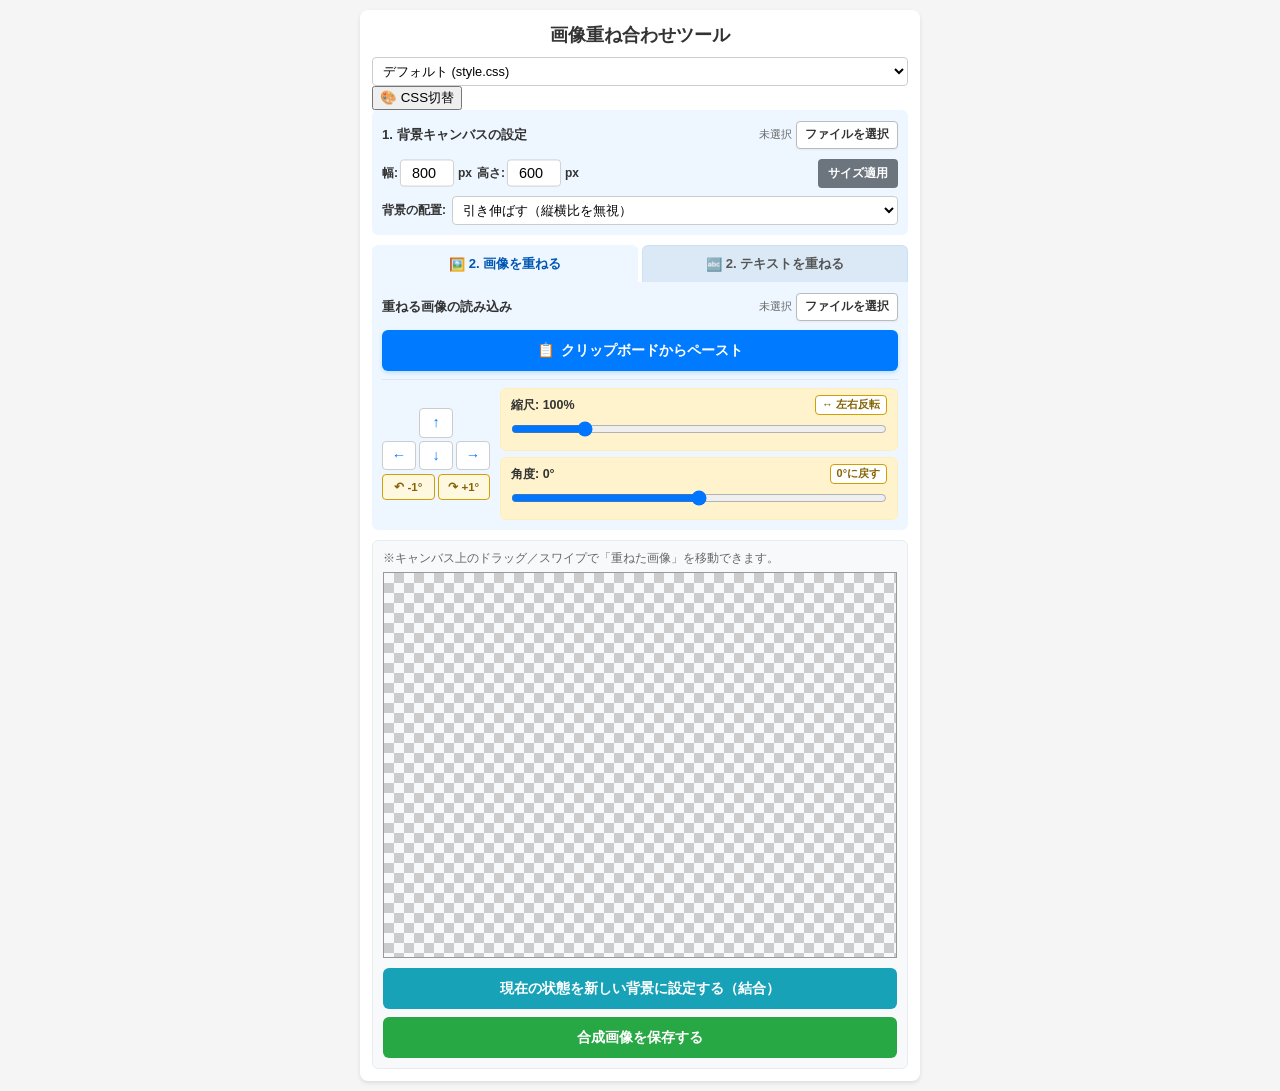
==== commit bdbcbef5: "Update index.html" ====
--- a/index.html
+++ b/index.html
@@ -4,12 +4,18 @@
     <meta charset="UTF-8">
     <meta name="viewport" content="width=device-width, initial-scale=1.0, maximum-scale=1.0, user-scalable=no">
     <title>画像重ね合わせツール</title>
-    <link rel="stylesheet" href="style.css">
+    <link rel="stylesheet" href="style.css" id="themeStylesheet">
 </head>
 <body class="app-body">
 
 <div class="container app-container" id="appContainer">
-    <h1 class="app-title" id="appTitle">画像重ね合わせツール</h1>
+    <div class="app-header-bar" id="appHeaderBar">
+        <h1 class="app-title" id="appTitle">画像重ね合わせツール</h1>
+        <div class="css-switcher-area" id="cssSwitcherArea">
+            <select id="cssThemeSelect" class="select-input css-theme-select" onchange="changeCssFromSelect(this.value)"></select>
+            <button type="button" class="btn-small btn-cycle-css" id="btnCycleCss" onclick="cycleCssTheme()">🎨 CSS切替</button>
+        </div>
+    </div>
     
     <!-- ① 背景キャンバスの設定（常時表示） -->
     <div class="section-box section-bg-settings" id="sectionBgSettings">
@@ -202,6 +208,57 @@
 </div>
 
 <script>
+    // =========================================================
+    // CSSファイル切り替え機能（ここに用意したCSSファイルを追加できます）
+    // =========================================================
+    const cssFileList = [
+        { name: 'デフォルト (style.css)', file: 'style.css' },
+        { name: 'chatGPT GPT-6', file: 'chatGPT.css' },
+        { name: 'Gemini 1.5 Pro', file: 'Gemini.css' },
+        { name: 'Claude Sonnet 5.5', file: 'Claude.css' },
+        { name: 'Grok', file: 'Grok.css' }
+    ];
+    let currentCssIndex = 0;
+
+    function initCssSwitcher() {
+        const selectEl = document.getElementById('cssThemeSelect');
+        if (!selectEl) return;
+        selectEl.innerHTML = '';
+        cssFileList.forEach((item, index) => {
+            const opt = document.createElement('option');
+            opt.value = index;
+            opt.textContent = item.name;
+            opt.className = 'select-option css-theme-option';
+            selectEl.appendChild(opt);
+        });
+        selectEl.value = currentCssIndex;
+    }
+
+    function applyCssByIndex(index) {
+        if (index < 0 || index >= cssFileList.length) return;
+        currentCssIndex = index;
+        const linkEl = document.getElementById('themeStylesheet');
+        if (linkEl) {
+            linkEl.setAttribute('href', cssFileList[currentCssIndex].file);
+        }
+        const selectEl = document.getElementById('cssThemeSelect');
+        if (selectEl) {
+            selectEl.value = currentCssIndex;
+        }
+    }
+
+    function changeCssFromSelect(indexStr) {
+        applyCssByIndex(parseInt(indexStr, 10));
+    }
+
+    function cycleCssTheme() {
+        const nextIndex = (currentCssIndex + 1) % cssFileList.length;
+        applyCssByIndex(nextIndex);
+    }
+
+    initCssSwitcher();
+    // =========================================================
+
     const canvas = document.getElementById('canvas');
     const ctx = canvas.getContext('2d');
     const fallbackPasteArea = document.getElementById('fallbackPasteArea');
--- a/style.css
+++ b/style.css
@@ -1,10 +1,13 @@
+/* ==========================================================================
+   基本リセット・ページ全体固定（横ブレ・バウンス防止）
+   ========================================================================== */
 * {
     box-sizing: border-box;
     -webkit-tap-highlight-color: transparent;
 }
 
-/* ページ全体の横ブレ・バウンス揺れを防止 */
-html, body {
+.app-html,
+.app-body {
     width: 100%;
     max-width: 100vw;
     overflow-x: hidden;
@@ -13,33 +16,43 @@
     padding: 0;
     font-family: -apple-system, BlinkMacSystemFont, "Segoe UI", Roboto, sans-serif;
     background: #f5f5f5;
-    color: #333;
+    color: #333333;
     user-select: none;
     -webkit-user-select: none;
 }
 
-body {
+.app-body {
     padding: 10px;
 }
 
-.container {
+/* 状態管理用ユーティリティクラス */
+.is-hidden {
+    display: none !important;
+}
+
+/* ==========================================================================
+   メインコンテナ・タイトル
+   ========================================================================== */
+.container.app-container {
     width: 100%;
     max-width: 560px;
     margin: 0 auto;
-    background: white;
+    background: #ffffff;
     padding: 12px;
     border-radius: 8px;
-    box-shadow: 0 2px 4px rgba(0,0,0,0.1);
+    box-shadow: 0 2px 4px rgba(0, 0, 0, 0.1);
     overflow: hidden;
 }
 
-h1 {
+.app-title {
     font-size: 1.15rem;
     margin: 0 0 10px 0;
     text-align: center;
 }
 
-/* セクション共通スタイル */
+/* ==========================================================================
+   セクション共通ボックス（①背景設定 / ②タブ内容 / ③フッター）
+   ========================================================================== */
 .section-box {
     margin-bottom: 10px;
     padding: 10px;
@@ -48,7 +61,7 @@
     overflow: hidden;
 }
 
-.section-footer {
+.section-footer.preview-footer-section {
     margin-top: 10px;
     padding: 10px;
     background: #f8f9fa;
@@ -56,42 +69,9 @@
     border: 1px solid #e9ecef;
 }
 
-/* タブ切り替えUI */
-.tab-wrapper {
-    margin-bottom: 10px;
-}
-
-.tab-header {
-    display: flex;
-    gap: 4px;
-}
-
-.tab-btn {
-    flex: 1;
-    padding: 9px 6px;
-    font-size: 0.82rem;
-    font-weight: bold;
-    border: 1px solid #cce0f5;
-    border-bottom: none;
-    border-radius: 6px 6px 0 0;
-    background: #dbe9f6;
-    color: #555;
-    cursor: pointer;
-    text-align: center;
-}
-
-.tab-btn.active {
-    background: #eef7ff;
-    color: #0056b3;
-    border-color: #eef7ff;
-}
-
-.tab-content {
-    margin-bottom: 0;
-    border-radius: 0 0 6px 6px;
-}
-
-/* 1行目: position: relative / absolute で右端にボタンを完全固定 */
+/* ==========================================================================
+   ヘッダー行・ファイル選択ボタン固定レイアウト
+   ========================================================================== */
 .header-line {
     position: relative;
     display: flex;
@@ -120,7 +100,7 @@
 
 .file-status {
     font-size: 0.68rem;
-    color: #666;
+    color: #666666;
     max-width: 58px;
     overflow: hidden;
     text-overflow: ellipsis;
@@ -133,27 +113,29 @@
     align-items: center;
     justify-content: center;
     padding: 5px 8px;
-    background: #fff;
-    border: 1px solid #bbb;
+    background: #ffffff;
+    border: 1px solid #bbbbbb;
     border-radius: 4px;
     font-size: 0.74rem;
     font-weight: bold;
-    color: #333;
+    color: #333333;
     cursor: pointer;
     white-space: nowrap;
     flex-shrink: 0;
-    box-shadow: 0 1px 2px rgba(0,0,0,0.05);
+    box-shadow: 0 1px 2px rgba(0, 0, 0, 0.05);
 }
 
 .file-btn-label:active {
     background: #e9ecef;
 }
 
-.file-btn-label input[type="file"] {
+.file-input {
     display: none;
 }
 
-/* 2行目: 幅・高さ・サイズ適用ボタンを横一列に収める */
+/* ==========================================================================
+   ① 背景キャンバス設定：サイズ入力行・配置セレクト行
+   ========================================================================== */
 .size-row {
     display: flex;
     align-items: center;
@@ -172,24 +154,24 @@
     gap: 2px;
 }
 
-.size-row input[type="number"] {
+.number-input {
     width: 60px;
     padding: 5px 4px;
     font-size: 16px;
     transform: scale(0.9);
     transform-origin: left center;
     margin-right: -4px;
-    border: 1px solid #ccc;
+    border: 1px solid #cccccc;
     border-radius: 4px;
     text-align: right;
-    background: #fff;
-}
-
-.btn-small {
+    background: #ffffff;
+}
+
+.btn-small.btn-apply-size {
     margin-left: auto;
     padding: 6px 10px;
     background: #6c757d;
-    color: white;
+    color: #ffffff;
     border: none;
     border-radius: 4px;
     font-size: 0.75rem;
@@ -199,11 +181,10 @@
     flex-shrink: 0;
 }
 
-.btn-small:active {
+.btn-small.btn-apply-size:active {
     background: #5a6268;
 }
 
-/* 3行目: セレクトボックス共通 */
 .select-row {
     display: flex;
     align-items: center;
@@ -211,22 +192,70 @@
     width: 100%;
 }
 
-.select-row select {
+.text-bg-select-row {
+    margin-top: 6px;
+}
+
+.select-input {
     flex: 1;
     min-width: 0;
     width: 100%;
     padding: 5px 6px;
     font-size: 0.8rem;
-    border: 1px solid #ccc;
-    border-radius: 4px;
-    background: #fff;
-}
-
-/* ワンタップ・ペーストボタン */
-.btn-paste {
+    border: 1px solid #cccccc;
+    border-radius: 4px;
+    background: #ffffff;
+}
+
+/* ==========================================================================
+   ② タブ切り替えナビゲーション
+   ========================================================================== */
+.tab-wrapper.editor-tab-wrapper {
+    margin-bottom: 10px;
+}
+
+.tab-header.editor-tab-header {
+    display: flex;
+    gap: 4px;
+}
+
+.tab-btn {
+    flex: 1;
     display: flex;
     align-items: center;
     justify-content: center;
+    gap: 4px;
+    padding: 9px 6px;
+    font-size: 0.82rem;
+    font-weight: bold;
+    border: 1px solid #cce0f5;
+    border-bottom: none;
+    border-radius: 6px 6px 0 0;
+    background: #dbe9f6;
+    color: #555555;
+    cursor: pointer;
+    text-align: center;
+}
+
+.tab-btn.is-active {
+    background: #eef7ff;
+    color: #0056b3;
+    border-color: #eef7ff;
+}
+
+.tab-content {
+    margin-bottom: 0;
+    border-radius: 0 0 6px 6px;
+}
+
+/* ==========================================================================
+   タブA：画像ペーストボタン・予備エリア・ステータスメッセージ
+   ========================================================================== */
+.btn-paste.fg-paste-btn {
+    display: flex;
+    align-items: center;
+    justify-content: center;
+    gap: 6px;
     width: 100%;
     padding: 11px;
     margin-top: 4px;
@@ -240,21 +269,21 @@
     box-shadow: 0 2px 4px rgba(0, 123, 255, 0.2);
 }
 
-.btn-paste:active {
+.btn-paste.fg-paste-btn:active {
     background: #0056b3;
 }
 
-/* 予備の長押しペースト枠 */
-#fallbackPasteArea {
+.fallback-paste-area {
     margin-top: 6px;
     width: 100%;
     min-height: 44px;
     border: 2px dashed #dc3545;
     border-radius: 6px;
+    display: flex;
     align-items: center;
     justify-content: center;
     color: #dc3545;
-    background: #fff;
+    background: #ffffff;
     font-weight: bold;
     font-size: 0.8rem;
     cursor: text;
@@ -265,14 +294,32 @@
     -webkit-user-select: text;
 }
 
-#statusMsg {
+.fallback-paste-placeholder {
+    pointer-events: none;
+}
+
+.status-msg {
     margin-top: 5px;
     font-size: 0.74rem;
     font-weight: bold;
     color: #0056b3;
 }
 
-/* テキスト編集タブ専用スタイル */
+.status-msg.is-info {
+    color: #0056b3;
+}
+
+.status-msg.is-success {
+    color: #28a745;
+}
+
+.status-msg.is-error {
+    color: #d9534f;
+}
+
+/* ==========================================================================
+   タブB：テキスト入力・文字装飾コントロール
+   ========================================================================== */
 .text-input-row {
     display: flex;
     gap: 6px;
@@ -280,12 +327,12 @@
     margin-bottom: 8px;
 }
 
-.text-input-row textarea {
+.text-area-input.overlay-textarea {
     flex: 1;
     min-width: 0;
     padding: 6px 8px;
     font-size: 16px;
-    border: 1px solid #ccc;
+    border: 1px solid #cccccc;
     border-radius: 4px;
     resize: none;
     font-family: inherit;
@@ -296,7 +343,7 @@
 .btn-clear-text {
     padding: 0 10px;
     background: #dc3545;
-    color: #fff;
+    color: #ffffff;
     border: none;
     border-radius: 4px;
     font-size: 0.75rem;
@@ -317,23 +364,25 @@
     flex-wrap: nowrap;
 }
 
-.text-style-row input[type="color"] {
+.color-input {
     width: 24px;
     height: 24px;
     padding: 0;
-    border: 1px solid #ccc;
-    border-radius: 4px;
-    background: #fff;
-    cursor: pointer;
-}
-
-.text-style-row input[type="checkbox"] {
+    border: 1px solid #cccccc;
+    border-radius: 4px;
+    background: #ffffff;
+    cursor: pointer;
+}
+
+.checkbox-input {
     width: 15px;
     height: 15px;
     margin: 0;
 }
 
-/* 十字キー＋角度微調整ボタン＆2段スライダー */
+/* ==========================================================================
+   共通操作パネル（矢印キー・1度刻み角度ボタン・スライダー群）
+   ========================================================================== */
 .controls {
     display: flex;
     gap: 10px;
@@ -357,11 +406,11 @@
     text-align: center;
 }
 
-.d-pad button {
+.d-pad-btn {
     padding: 6px 0;
     cursor: pointer;
-    border: 1px solid #ccc;
-    background: white;
+    border: 1px solid #cccccc;
+    background: #ffffff;
     border-radius: 4px;
     font-weight: bold;
     font-size: 0.9rem;
@@ -369,16 +418,15 @@
     line-height: 1.1;
 }
 
-.d-pad button:active {
-    background: #eee;
-}
-
-.d-pad .up { grid-column: 2; }
-.d-pad .left { grid-column: 1; }
-.d-pad .down { grid-column: 2; grid-row: 2; }
-.d-pad .right { grid-column: 3; }
-
-/* 角度を1度ずつ増減させるボタン */
+.d-pad-btn:active {
+    background: #eeeeee;
+}
+
+.d-pad-btn.up { grid-column: 2; }
+.d-pad-btn.left { grid-column: 1; }
+.d-pad-btn.down { grid-column: 2; grid-row: 2; }
+.d-pad-btn.right { grid-column: 3; }
+
 .angle-step-row {
     display: grid;
     grid-template-columns: 1fr 1fr;
@@ -386,7 +434,7 @@
     width: 100%;
 }
 
-.angle-step-row button {
+.angle-step-btn {
     padding: 5px 0;
     cursor: pointer;
     border: 1px solid #d39e00;
@@ -398,7 +446,7 @@
     white-space: nowrap;
 }
 
-.angle-step-row button:active {
+.angle-step-btn:active {
     background: #ffeeba;
 }
 
@@ -430,7 +478,7 @@
     padding: 2px 6px;
     font-size: 0.68rem;
     font-weight: bold;
-    background: #fff;
+    background: #ffffff;
     border: 1px solid #d39e00;
     color: #856404;
     border-radius: 4px;
@@ -438,11 +486,12 @@
     white-space: nowrap;
 }
 
-.btn-mini:active {
+.btn-mini:active,
+.btn-mini.is-flipped {
     background: #ffeeba;
 }
 
-.scale-control input[type="range"] {
+.range-input {
     width: 100%;
     height: 24px;
     margin: 2px 0 0 0;
@@ -450,30 +499,43 @@
     cursor: pointer;
 }
 
-/* キャンバス表示部 */
-.guide-text {
+/* ==========================================================================
+   ③ キャンバス表示・結合＆保存アクションボタン
+   ========================================================================== */
+.guide-text.canvas-guide-text {
     font-size: 0.72rem;
-    color: #666;
+    color: #666666;
     margin: 0 0 6px 0;
 }
 
-canvas {
-    border: 1px solid #999;
+.canvas-wrapper {
+    width: 100%;
+    overflow: hidden;
+}
+
+.main-canvas {
+    border: 1px solid #999999;
     max-width: 100%;
     height: auto;
     touch-action: none;
     cursor: move;
     display: block;
     margin: 0 auto;
-    background-image: linear-gradient(45deg, #ccc 25%, transparent 25%, transparent 75%, #ccc 75%, #ccc), linear-gradient(45deg, #ccc 25%, transparent 25%, transparent 75%, #ccc 75%, #ccc);
+    background-image: linear-gradient(45deg, #cccccc 25%, transparent 25%, transparent 75%, #cccccc 75%, #cccccc), linear-gradient(45deg, #cccccc 25%, transparent 25%, transparent 75%, #cccccc 75%, #cccccc);
     background-size: 20px 20px;
     background-position: 0 0, 10px 10px;
 }
 
-/* 保存・結合ボタン */
-.btn-flatten {
+.footer-actions {
+    display: flex;
+    flex-direction: column;
+    gap: 8px;
+    margin-top: 10px;
+}
+
+.btn-flatten.action-btn-flatten {
     background: #17a2b8;
-    color: white;
+    color: #ffffff;
     border: none;
     padding: 11px;
     border-radius: 6px;
@@ -481,16 +543,15 @@
     font-size: 0.9rem;
     font-weight: bold;
     width: 100%;
-    margin-top: 10px;
-}
-
-.btn-flatten:active {
+}
+
+.btn-flatten.action-btn-flatten:active {
     background: #138496;
 }
 
-.btn-save {
+.btn-save.action-btn-save {
     background: #28a745;
-    color: white;
+    color: #ffffff;
     border: none;
     padding: 11px;
     border-radius: 6px;
@@ -498,9 +559,8 @@
     font-size: 0.9rem;
     font-weight: bold;
     width: 100%;
-    margin-top: 8px;
-}
-
-.btn-save:active {
+}
+
+.btn-save.action-btn-save:active {
     background: #218838;
 }
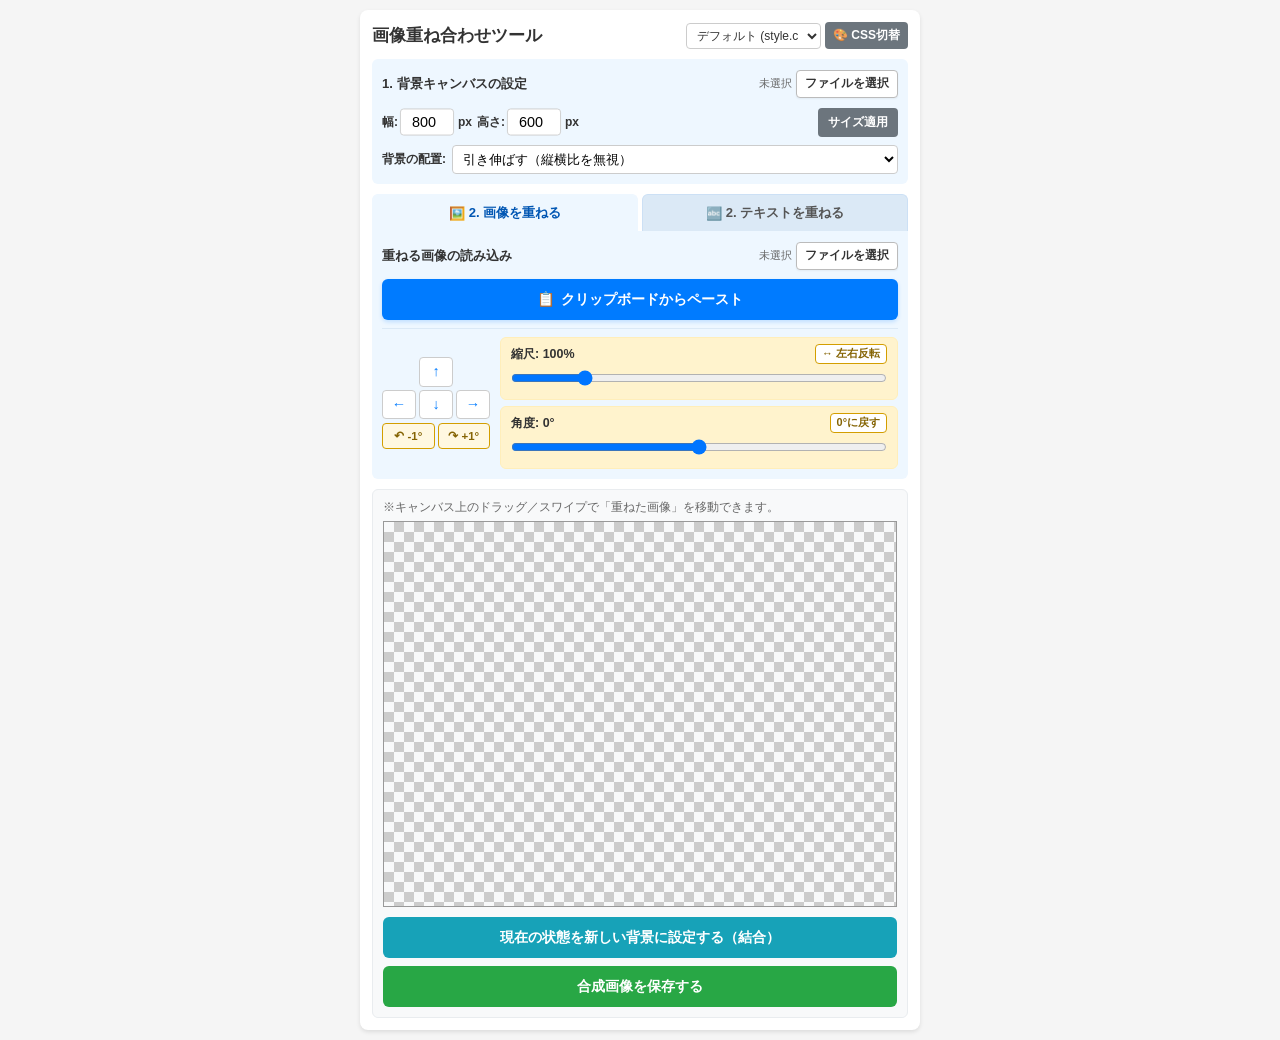
==== commit e368fc99: "Add header styles and CSS theme switcher Added CSS styles for header and theme switcher UI." ====
--- a/index.html
+++ b/index.html
@@ -5,6 +5,54 @@
     <meta name="viewport" content="width=device-width, initial-scale=1.0, maximum-scale=1.0, user-scalable=no">
     <title>画像重ね合わせツール</title>
     <link rel="stylesheet" href="style.css" id="themeStylesheet">
+    <style>
+        /* 全CSSファイル共通：ヘッダー＆CSS切り替えUI用スタイル */
+        .app-header-bar {
+            display: flex;
+            align-items: center;
+            justify-content: space-between;
+            gap: 8px;
+            margin-bottom: 10px;
+            width: 100%;
+        }
+        .app-header-bar .app-title {
+            font-size: 1.05rem;
+            margin: 0;
+            white-space: nowrap;
+            text-align: left;
+        }
+        .css-switcher-area {
+            display: flex;
+            align-items: center;
+            gap: 4px;
+            flex-shrink: 0;
+        }
+        .css-theme-select {
+            width: auto;
+            max-width: 135px;
+            padding: 4px 6px;
+            font-size: 0.75rem;
+            border: 1px solid #cccccc;
+            border-radius: 4px;
+            background: #ffffff;
+            color: #333333;
+        }
+        .btn-cycle-css {
+            margin: 0;
+            padding: 5px 8px;
+            font-size: 0.75rem;
+            font-weight: bold;
+            background: #6c757d;
+            color: #ffffff;
+            border: none;
+            border-radius: 4px;
+            cursor: pointer;
+            white-space: nowrap;
+        }
+        .btn-cycle-css:active {
+            background: #5a6268;
+        }
+    </style>
 </head>
 <body class="app-body">
 
@@ -211,12 +259,12 @@
     // =========================================================
     // CSSファイル切り替え機能（ここに用意したCSSファイルを追加できます）
     // =========================================================
-    const cssFileList = [
+const cssFileList = [
         { name: 'デフォルト (style.css)', file: 'style.css' },
-        { name: 'chatGPT GPT-6', file: 'chatGPT.css' },
+        { name: 'chatGPT GPT-6', file: 'ChatGPT.css' },
         { name: 'Gemini 1.5 Pro', file: 'Gemini.css' },
         { name: 'Claude Sonnet 5.5', file: 'Claude.css' },
-        { name: 'Grok', file: 'Grok.css' }
+        { name: 'Grok free-tier available', file: 'Grok.css' }
     ];
     let currentCssIndex = 0;
 
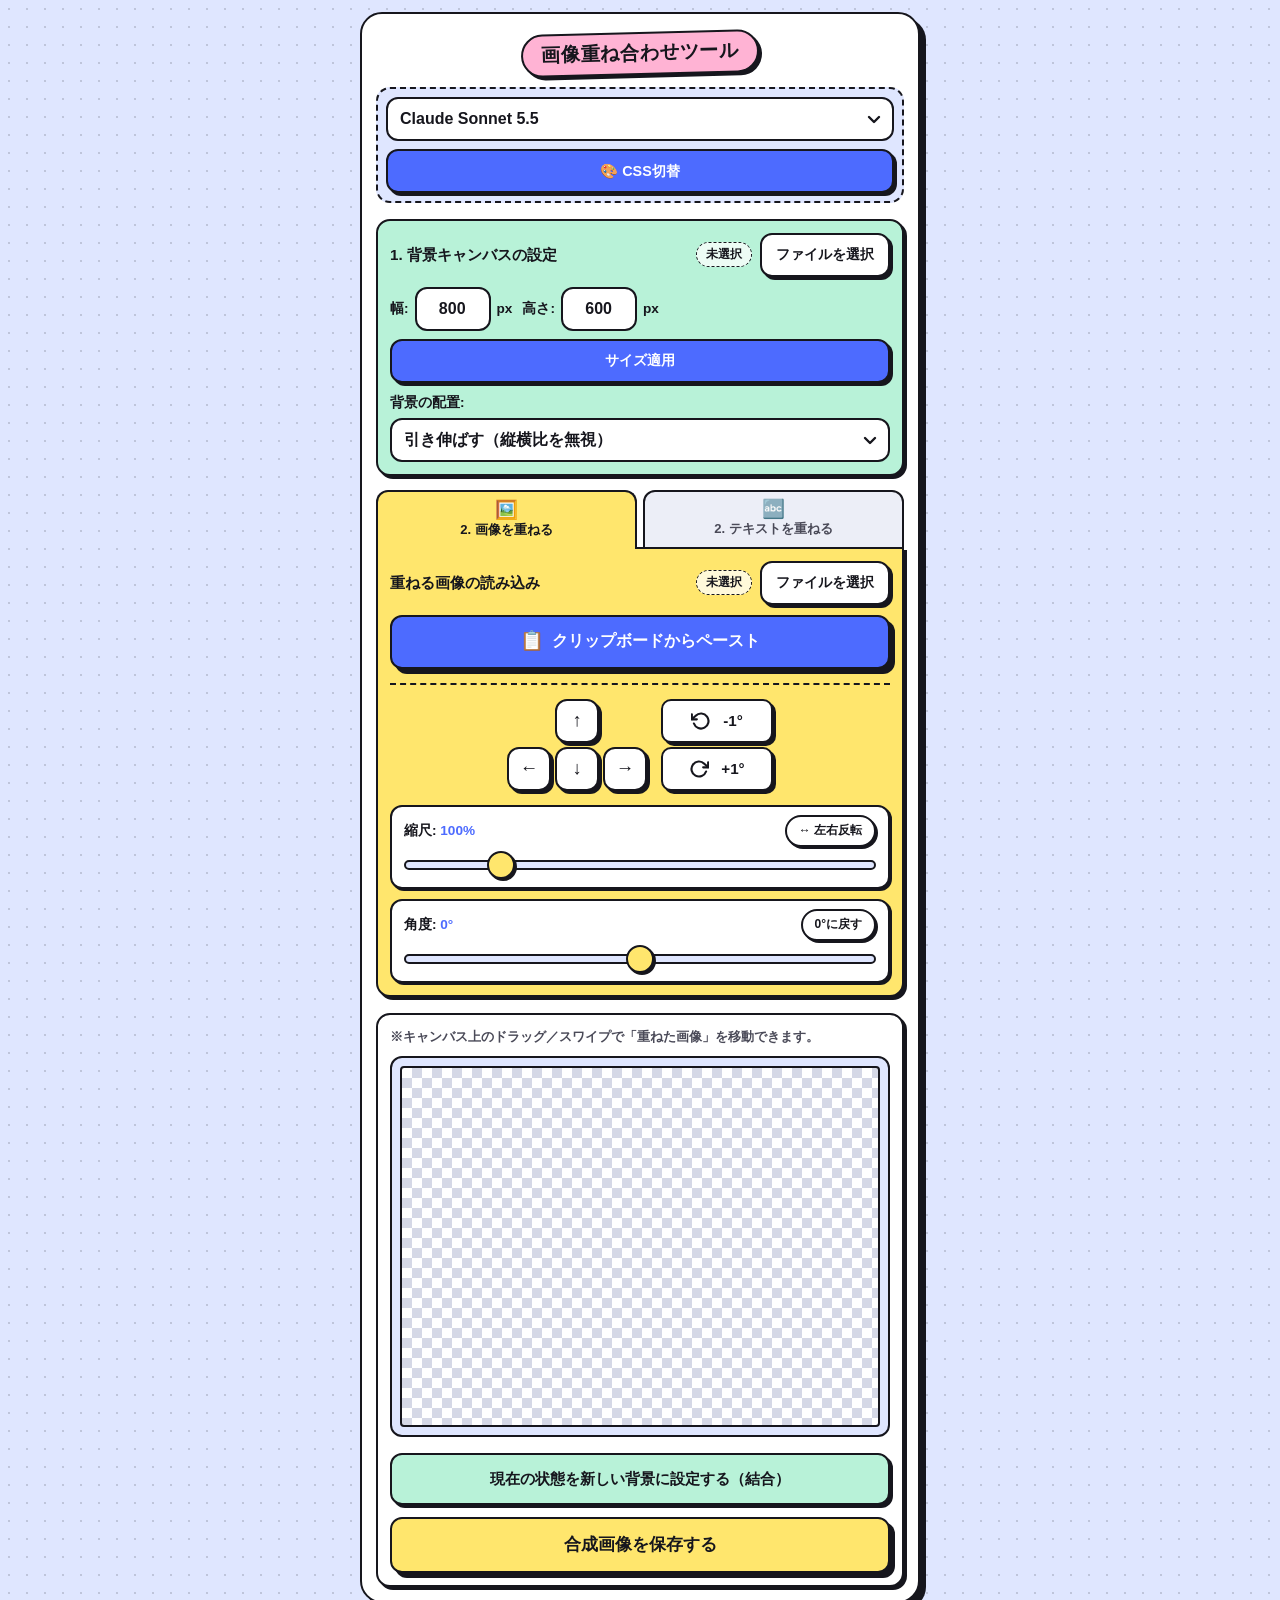
==== commit 3bd82956: "Change stylesheet to Claude.css and update options" ====
--- a/index.html
+++ b/index.html
@@ -4,7 +4,7 @@
     <meta charset="UTF-8">
     <meta name="viewport" content="width=device-width, initial-scale=1.0, maximum-scale=1.0, user-scalable=no">
     <title>画像重ね合わせツール</title>
-    <link rel="stylesheet" href="style.css" id="themeStylesheet">
+    <link rel="stylesheet" href="Claude.css" id="themeStylesheet">
     <style>
         /* 全CSSファイル共通：ヘッダー＆CSS切り替えUI用スタイル */
         .app-header-bar {
@@ -257,18 +257,47 @@
 
 <script>
     // =========================================================
-    // CSSファイル切り替え機能（ここに用意したCSSファイルを追加できます）
+    // CSSファイル切り替え機能（リスト管理・初期CSS指定・URLハッシュ対応）
     // =========================================================
-const cssFileList = [
-        { name: 'デフォルト (style.css)', file: 'style.css' },
+    const cssFileList = [
+        { name: 'Claude Sonnet 5.5', file: 'Claude.css' },
         { name: 'chatGPT GPT-6', file: 'ChatGPT.css' },
         { name: 'Gemini 1.5 Pro', file: 'Gemini.css' },
-        { name: 'Claude Sonnet 5.5', file: 'Claude.css' },
         { name: 'Grok free-tier available', file: 'Grok.css' }
-    ];
+    ]
+
+    // ★URLハッシュが無い場合に初期ロードで読み込むCSSファイル名
+    const defaultCssFile = 'Claude.css';
+
     let currentCssIndex = 0;
 
-    function initCssSwitcher() {
+    // CSSファイル名（またはハッシュ文字列）から配列インデックスを検索・なければ追加
+    function resolveCssIndexByFileName(rawName, allowDynamicAdd = true) {
+        if (!rawName) return -1;
+        const cleanName = decodeURIComponent(rawName.trim().replace(/^#/, ''));
+        if (!cleanName) return -1;
+
+        // 拡張子 .css が省略されている場合は補完した候補も用意
+        const withExt = cleanName.toLowerCase().endsWith('.css') ? cleanName : cleanName + '.css';
+
+        const foundIdx = cssFileList.findIndex(item =>
+            item.file.toLowerCase() === cleanName.toLowerCase() ||
+            item.file.toLowerCase() === withExt.toLowerCase()
+        );
+
+        if (foundIdx !== -1) {
+            return foundIdx;
+        }
+
+        // リストに未登録のCSSファイルがURLハッシュで指定された場合、リストに自動追加して適用
+        if (allowDynamicAdd) {
+            cssFileList.push({ name: withExt, file: withExt });
+            return cssFileList.length - 1;
+        }
+        return -1;
+    }
+
+    function renderCssSelectOptions() {
         const selectEl = document.getElementById('cssThemeSelect');
         if (!selectEl) return;
         selectEl.innerHTML = '';
@@ -282,27 +311,62 @@
         selectEl.value = currentCssIndex;
     }
 
-    function applyCssByIndex(index) {
+    function applyCssByIndex(index, updateUrlHash = true) {
         if (index < 0 || index >= cssFileList.length) return;
         currentCssIndex = index;
+        const targetCssFile = cssFileList[currentCssIndex].file;
+
         const linkEl = document.getElementById('themeStylesheet');
         if (linkEl) {
-            linkEl.setAttribute('href', cssFileList[currentCssIndex].file);
-        }
+            linkEl.setAttribute('href', targetCssFile);
+        }
+
         const selectEl = document.getElementById('cssThemeSelect');
         if (selectEl) {
             selectEl.value = currentCssIndex;
         }
+
+        if (updateUrlHash) {
+            history.replaceState(null, '', '#' + encodeURIComponent(targetCssFile));
+        }
+    }
+
+    function initCssSwitcher() {
+        // 1. まず初期設定 (defaultCssFile) のインデックスを特定
+        let initialIdx = resolveCssIndexByFileName(defaultCssFile, false);
+        if (initialIdx === -1) initialIdx = 0;
+
+        // 2. URLにハッシュ (#xxx.css) があればそちらを最優先
+        if (window.location.hash && window.location.hash.length > 1) {
+            const hashIdx = resolveCssIndexByFileName(window.location.hash, true);
+            if (hashIdx !== -1) {
+                initialIdx = hashIdx;
+            }
+        }
+
+        renderCssSelectOptions();
+        applyCssByIndex(initialIdx, Boolean(window.location.hash));
     }
 
     function changeCssFromSelect(indexStr) {
-        applyCssByIndex(parseInt(indexStr, 10));
+        applyCssByIndex(parseInt(indexStr, 10), true);
     }
 
     function cycleCssTheme() {
         const nextIndex = (currentCssIndex + 1) % cssFileList.length;
-        applyCssByIndex(nextIndex);
-    }
+        applyCssByIndex(nextIndex, true);
+    }
+
+    // ブラウザ上でURLのハッシュが直接書き換えられた場合にも連動
+    window.addEventListener('hashchange', function() {
+        if (window.location.hash && window.location.hash.length > 1) {
+            const idx = resolveCssIndexByFileName(window.location.hash, true);
+            if (idx !== -1) {
+                renderCssSelectOptions();
+                applyCssByIndex(idx, false);
+            }
+        }
+    });
 
     initCssSwitcher();
     // =========================================================
--- a/Claude.css
+++ b/Claude.css
@@ -0,0 +1,1014 @@
+/* ==========================================================================
+   画像重ね合わせツール — CSSコンペ提出版
+   使用モデル : Claude Sonnet 5.5 (Anthropic)
+   ファイル名 : style_claude-sonnet-5-5.css
+   差し替え   : 原本 style.css と置き換えるだけで動作（HTML / JS は無変更）
+   改訂       : リテイク1回目（実機確認を受けて調整）
+                ・ヘッダーのCSS切替UIが右にはみ出す問題を修正（2段組に）
+                ・タブのラベル折り返しを解消（アイコン上・文字下）
+                ・十字キーと角度ボタンを横並びにして縦の無駄を削減
+                ・サイズ適用ボタン／背景配置セレクトを全幅表示に
+   改訂       : リテイク2回目（再確認を受けて調整）
+                ・CSS切替セレクトの文字切れと矢印消失を修正（全幅化）
+                ・黒ボタンが黒い影と同化していた問題を、青ボタンで解消
+                ・文字装飾の4項目を2×2に整理し、入力欄の説明文切れを解消
+                ・角度ボタンの小さな記号をSVGアイコンに差し替え
+                ・タブ継ぎ目の欠けを修正
+   改訂       : リテイク3回目（最終）
+                ・リテイク2回目で入れた改行の均等化が、日本語の語中
+                  （「スワイ/プ」「背/景」）で折り返す不具合を起こしたため撤回
+
+   テーマ「ステッカー工房」
+   このツールの仕事は「切り抜いたものを貼る」こと。
+   だから画面全体を、太い輪郭線とベタ塗り、ずらした影で作る
+   “シール台紙”にした。
+   ・太い黒フチ + ずらし影 = 触れるもの（押すと沈む）
+   ・色は機能の目印：黄=画像 / ピンク=テキスト / ミント=背景設定
+   ・UX最優先：タップ領域44px以上、16px入力、フォーカスリング、
+     コントラスト比確保、動きは操作への反応のみ（減らす設定にも対応）
+   ========================================================================== */
+
+:root {
+    --ink: #16161d;
+    --ink-soft: #4a4a58;
+    --paper: #ffffff;
+    --sky: #dfe6ff;
+    --blue: #4d6bff;
+    --yellow: #ffe66d;
+    --pink: #ffb3d4;
+    --mint: #b8f2d8;
+    --red: #ff7a7a;
+
+    --bw: 2px;
+    --radius: 14px;
+    --shadow: 3px 3px 0 var(--ink);
+    --shadow-lg: 5px 5px 0 var(--ink);
+    --tap: 44px;
+}
+
+/* ==========================================================================
+   基本リセット・ページ全体固定（横ブレ・バウンス防止）
+   ========================================================================== */
+* {
+    box-sizing: border-box;
+    -webkit-tap-highlight-color: transparent;
+}
+
+button,
+input,
+select,
+textarea {
+    font: inherit;
+    color: inherit;
+}
+
+button {
+    cursor: pointer;
+}
+
+.app-html,
+.app-body {
+    width: 100%;
+    max-width: 100vw;
+    overflow-x: hidden;
+    overscroll-behavior: none;
+    margin: 0;
+    padding: 0;
+    font-family: "Hiragino Maru Gothic ProN", "BIZ UDPGothic", "Yu Gothic UI", "Meiryo UI", -apple-system, BlinkMacSystemFont, "Segoe UI", Roboto, sans-serif;
+    font-weight: 600;
+    line-height: 1.4;
+    color: var(--ink);
+    background-color: var(--sky);
+    background-image: radial-gradient(rgba(22, 22, 29, 0.16) 1.2px, transparent 1.4px);
+    background-size: 18px 18px;
+    user-select: none;
+    -webkit-user-select: none;
+}
+
+.app-body {
+    padding:
+        max(12px, env(safe-area-inset-top))
+        max(12px, env(safe-area-inset-right))
+        max(24px, env(safe-area-inset-bottom))
+        max(12px, env(safe-area-inset-left));
+}
+
+/* 状態管理用ユーティリティクラス */
+.is-hidden {
+    display: none !important;
+}
+
+/* キーボード操作時のフォーカスリング */
+:focus-visible {
+    outline: 3px solid var(--blue);
+    outline-offset: 2px;
+}
+
+/* ==========================================================================
+   メインコンテナ・タイトル
+   ========================================================================== */
+.app-container {
+    width: 100%;
+    max-width: 560px;
+    margin: 0 auto;
+    padding: 16px 14px 14px;
+    background: var(--paper);
+    border: var(--bw) solid var(--ink);
+    border-radius: 22px;
+    box-shadow: 6px 6px 0 var(--ink);
+}
+
+.app-title {
+    display: block;
+    width: fit-content;
+    margin: 2px auto 16px;
+    padding: 6px 18px;
+    font-size: 1.2rem;
+    font-weight: 900;
+    letter-spacing: 0.04em;
+    background: var(--pink);
+    border: var(--bw) solid var(--ink);
+    border-radius: 999px;
+    box-shadow: var(--shadow);
+    transform: rotate(-1.5deg);
+}
+
+/* ヘッダー：タイトル＋CSS切替UI
+   index.html内の<style>と詳細度が同じだと負けるため、一段強く指定して上書き */
+.app-container .app-header-bar {
+    flex-direction: column;
+    align-items: stretch;
+    gap: 12px;
+    margin-bottom: 16px;
+}
+
+.app-container .app-header-bar .app-title {
+    align-self: center;
+    margin: 2px 0 0;
+    padding: 6px 18px;
+    font-size: 1.2rem;
+    text-align: center;
+}
+
+.app-container .css-switcher-area {
+    flex-wrap: wrap;
+    gap: 8px;
+    width: 100%;
+    padding: 8px;
+    background: var(--sky);
+    border: 2px dashed var(--ink);
+    border-radius: var(--radius);
+}
+
+.app-container .css-theme-select {
+    flex: 1 1 100%;
+    width: 100%;
+    min-width: 0;
+    max-width: none;
+    height: var(--tap);
+    padding: 0 34px 0 12px;
+    font-size: 16px;
+    font-weight: 700;
+    color: var(--ink);
+    background-color: var(--paper);
+    background-image: url("data:image/svg+xml,%3Csvg xmlns='http://www.w3.org/2000/svg' viewBox='0 0 16 16'%3E%3Cpath d='M3 6l5 5 5-5' fill='none' stroke='%2316161d' stroke-width='2.4' stroke-linecap='round' stroke-linejoin='round'/%3E%3C/svg%3E");
+    background-repeat: no-repeat;
+    background-position: right 10px center;
+    background-size: 16px;
+    border: var(--bw) solid var(--ink);
+    border-radius: 12px;
+}
+
+.app-container .btn-cycle-css {
+    flex: 1 1 100%;
+    min-height: var(--tap);
+    padding: 0 14px;
+    font-size: 0.9rem;
+    font-weight: 800;
+    color: var(--paper);
+    background: var(--blue);
+    border: var(--bw) solid var(--ink);
+    border-radius: 12px;
+    box-shadow: var(--shadow);
+}
+
+.app-container .btn-cycle-css:active {
+    background: var(--blue);
+}
+
+/* ==========================================================================
+   セクション共通ボックス（①背景設定 / ②タブ内容 / ③フッター）
+   ========================================================================== */
+.section-box {
+    margin-bottom: 14px;
+    padding: 12px;
+    background: var(--mint);
+    border: var(--bw) solid var(--ink);
+    border-radius: var(--radius);
+    box-shadow: var(--shadow);
+}
+
+.section-bg-settings {
+    background: var(--mint);
+}
+
+.section-footer.preview-footer-section {
+    margin-top: 16px;
+    padding: 12px;
+    background: var(--paper);
+    border: var(--bw) solid var(--ink);
+    border-radius: var(--radius);
+    box-shadow: var(--shadow);
+}
+
+/* ==========================================================================
+   ボタン共通：太フチ＋ずらし影。押すと影の分だけ沈む
+   ========================================================================== */
+.btn-paste,
+.btn-flatten,
+.btn-save,
+.btn-small,
+.btn-clear-text,
+.d-pad-btn,
+.angle-step-btn,
+.btn-mini,
+.file-btn-label {
+    border: var(--bw) solid var(--ink);
+    box-shadow: var(--shadow);
+    transition: transform 0.08s ease-out, box-shadow 0.08s ease-out, background-color 0.12s;
+}
+
+.btn-paste:active,
+.btn-flatten:active,
+.btn-save:active,
+.btn-small:active,
+.btn-clear-text:active,
+.d-pad-btn:active,
+.angle-step-btn:active,
+.btn-mini:active,
+.file-btn-label:active {
+    transform: translate(3px, 3px);
+    box-shadow: 0 0 0 var(--ink);
+}
+
+@media (hover: hover) {
+    .btn-paste:hover,
+    .btn-flatten:hover,
+    .btn-save:hover,
+    .btn-small:hover,
+    .btn-clear-text:hover,
+    .d-pad-btn:hover,
+    .angle-step-btn:hover,
+    .btn-mini:hover,
+    .file-btn-label:hover {
+        transform: translate(-1px, -1px);
+        box-shadow: 4px 4px 0 var(--ink);
+    }
+
+    .btn-paste:active,
+    .btn-flatten:active,
+    .btn-save:active,
+    .btn-small:active,
+    .btn-clear-text:active,
+    .d-pad-btn:active,
+    .angle-step-btn:active,
+    .btn-mini:active,
+    .file-btn-label:active {
+        transform: translate(3px, 3px);
+        box-shadow: 0 0 0 var(--ink);
+    }
+}
+
+/* ==========================================================================
+   ヘッダー行・ファイル選択
+   ========================================================================== */
+.header-line {
+    display: flex;
+    align-items: center;
+    justify-content: space-between;
+    flex-wrap: wrap;
+    gap: 8px;
+    margin-bottom: 10px;
+}
+
+.sec-title {
+    font-size: 0.95rem;
+    font-weight: 900;
+    white-space: nowrap;
+}
+
+.file-action-area {
+    display: flex;
+    align-items: center;
+    gap: 8px;
+    min-width: 0;
+}
+
+.file-status {
+    max-width: 96px;
+    padding: 3px 9px;
+    font-size: 0.75rem;
+    font-weight: 700;
+    color: var(--ink);
+    background: rgba(255, 255, 255, 0.75);
+    border: 1.5px dashed var(--ink);
+    border-radius: 999px;
+    overflow: hidden;
+    text-overflow: ellipsis;
+    white-space: nowrap;
+}
+
+.file-btn-label {
+    display: inline-flex;
+    align-items: center;
+    justify-content: center;
+    min-height: var(--tap);
+    padding: 0 14px;
+    font-size: 0.85rem;
+    font-weight: 800;
+    white-space: nowrap;
+    background: var(--paper);
+    border-radius: 12px;
+    flex-shrink: 0;
+}
+
+.file-btn-label:focus-within {
+    outline: 3px solid var(--blue);
+    outline-offset: 2px;
+}
+
+.file-input {
+    display: none;
+}
+
+/* ==========================================================================
+   ① 背景キャンバス設定：サイズ入力行・配置セレクト行
+   ========================================================================== */
+.size-row {
+    display: flex;
+    align-items: center;
+    flex-wrap: wrap;
+    gap: 8px 10px;
+    margin-bottom: 10px;
+    width: 100%;
+}
+
+.inline-label {
+    display: flex;
+    align-items: center;
+    gap: 6px;
+    font-size: 0.85rem;
+    font-weight: 800;
+    white-space: nowrap;
+}
+
+.number-input {
+    width: 76px;
+    height: var(--tap);
+    padding: 0 8px;
+    font-size: 16px;
+    font-weight: 800;
+    font-variant-numeric: tabular-nums;
+    text-align: right;
+    background: var(--paper);
+    border: var(--bw) solid var(--ink);
+    border-radius: 12px;
+}
+
+.btn-small.btn-apply-size {
+    flex: 1 0 100%;
+    min-height: var(--tap);
+    padding: 0 16px;
+    font-size: 0.85rem;
+    font-weight: 800;
+    white-space: nowrap;
+    color: var(--paper);
+    background: var(--blue);
+    border-radius: 12px;
+    flex-shrink: 0;
+}
+
+.select-row {
+    display: flex;
+    align-items: center;
+    flex-wrap: wrap;
+    gap: 6px;
+    width: 100%;
+}
+
+.text-bg-select-row {
+    margin-top: 10px;
+}
+
+.select-label {
+    flex: 1 0 100%;
+}
+
+.select-input {
+    flex: 1;
+    min-width: 0;
+    width: 100%;
+    height: var(--tap);
+    padding: 0 34px 0 12px;
+    font-size: 16px;
+    font-weight: 700;
+    color: var(--ink);
+    background-color: var(--paper);
+    background-image: url("data:image/svg+xml,%3Csvg xmlns='http://www.w3.org/2000/svg' viewBox='0 0 16 16'%3E%3Cpath d='M3 6l5 5 5-5' fill='none' stroke='%2316161d' stroke-width='2.4' stroke-linecap='round' stroke-linejoin='round'/%3E%3C/svg%3E");
+    background-repeat: no-repeat;
+    background-position: right 10px center;
+    background-size: 16px;
+    border: var(--bw) solid var(--ink);
+    border-radius: 12px;
+    -webkit-appearance: none;
+    appearance: none;
+    text-overflow: ellipsis;
+}
+
+/* ==========================================================================
+   ② タブ切り替えナビゲーション（フォルダのインデックス風）
+   ========================================================================== */
+.tab-wrapper.editor-tab-wrapper {
+    margin-bottom: 14px;
+}
+
+.tab-header.editor-tab-header {
+    display: flex;
+    gap: 6px;
+    position: relative;
+    z-index: 1;
+}
+
+.tab-btn {
+    flex: 1;
+    display: flex;
+    flex-direction: column;
+    align-items: center;
+    justify-content: center;
+    gap: 2px;
+    min-height: 58px;
+    margin-bottom: calc(var(--bw) * -1);
+    padding: 8px 6px;
+    font-size: 0.82rem;
+    font-weight: 800;
+    color: var(--ink-soft);
+    text-align: center;
+    background: #eceef7;
+    border: var(--bw) solid var(--ink);
+    border-bottom: var(--bw) solid var(--ink);
+    border-radius: 12px 12px 0 0;
+    transition: background-color 0.12s;
+}
+
+.tab-btn.is-active {
+    color: var(--ink);
+    border-bottom-width: 0;
+}
+
+.tab-btn-image.is-active {
+    background: var(--yellow);
+}
+
+.tab-btn-text.is-active {
+    background: var(--pink);
+}
+
+.tab-icon {
+    font-size: 1.15rem;
+    line-height: 1;
+}
+
+.tab-label {
+    white-space: nowrap;
+}
+
+.tab-content {
+    margin-bottom: 0;
+    border-radius: 0 0 var(--radius) var(--radius);
+}
+
+.tab-content-image {
+    background: var(--yellow);
+}
+
+.tab-content-text {
+    background: var(--pink);
+}
+
+.tab-content:not(.is-hidden) {
+    animation: pop-in 0.16s ease-out;
+}
+
+@keyframes pop-in {
+    from {
+        opacity: 0;
+        transform: translateY(4px);
+    }
+    to {
+        opacity: 1;
+        transform: none;
+    }
+}
+
+/* ==========================================================================
+   タブA：画像ペーストボタン・予備エリア・ステータスメッセージ
+   ========================================================================== */
+.btn-paste.fg-paste-btn {
+    display: flex;
+    align-items: center;
+    justify-content: center;
+    gap: 8px;
+    width: 100%;
+    min-height: 54px;
+    padding: 10px;
+    font-size: 1rem;
+    font-weight: 900;
+    color: var(--paper);
+    background: var(--blue);
+    border-radius: 12px;
+    box-shadow: var(--shadow-lg);
+}
+
+.btn-paste.fg-paste-btn:active {
+    transform: translate(5px, 5px);
+}
+
+.paste-btn-icon {
+    font-size: 1.2rem;
+}
+
+.fallback-paste-area {
+    display: flex;
+    align-items: center;
+    justify-content: center;
+    width: 100%;
+    min-height: 56px;
+    margin-top: 10px;
+    padding: 8px;
+    font-size: 0.85rem;
+    font-weight: 800;
+    color: var(--ink);
+    text-align: center;
+    background: var(--paper);
+    border: 3px dashed var(--ink);
+    border-radius: 12px;
+    cursor: text;
+    outline: none;
+    user-select: text;
+    -webkit-user-select: text;
+    animation: pop-in 0.16s ease-out;
+}
+
+.fallback-paste-area:focus {
+    border-color: var(--blue);
+    background: #f1f4ff;
+}
+
+.fallback-paste-placeholder {
+    pointer-events: none;
+}
+
+.status-msg {
+    margin-top: 10px;
+    padding: 7px 12px;
+    font-size: 0.8rem;
+    font-weight: 800;
+    line-height: 1.4;
+    color: var(--ink);
+    background: var(--paper);
+    border: var(--bw) solid var(--ink);
+    border-radius: 10px;
+}
+
+.status-msg:empty {
+    display: none;
+}
+
+.status-msg.is-info {
+    background: var(--paper);
+}
+
+.status-msg.is-success {
+    background: var(--mint);
+}
+
+.status-msg.is-error {
+    background: #ffd6d6;
+}
+
+/* ==========================================================================
+   タブB：テキスト入力・文字装飾コントロール
+   ========================================================================== */
+.text-input-row {
+    display: flex;
+    gap: 8px;
+    align-items: stretch;
+    margin-bottom: 12px;
+}
+
+.text-area-input.overlay-textarea {
+    flex: 1;
+    min-width: 0;
+    min-height: 68px;
+    padding: 8px 10px;
+    font-size: 16px;
+    font-family: inherit;
+    font-weight: 600;
+    line-height: 1.4;
+    color: var(--ink);
+    background: var(--paper);
+    border: var(--bw) solid var(--ink);
+    border-radius: 12px;
+    resize: none;
+    user-select: text;
+    -webkit-user-select: text;
+}
+
+.text-area-input.overlay-textarea::placeholder {
+    color: #767684;
+    font-size: 0.82rem;
+    font-weight: 600;
+}
+
+.btn-clear-text {
+    min-width: 56px;
+    padding: 0 12px;
+    font-size: 0.85rem;
+    font-weight: 800;
+    white-space: nowrap;
+    color: var(--ink);
+    background: var(--red);
+    border-radius: 12px;
+}
+
+.text-style-row {
+    display: grid;
+    grid-template-columns: 1fr 1fr;
+    align-items: center;
+    gap: 6px 12px;
+}
+
+.text-style-row .inline-label {
+    min-height: 40px;
+}
+
+.color-input {
+    -webkit-appearance: none;
+    appearance: none;
+    width: 34px;
+    height: 34px;
+    padding: 0;
+    background: var(--paper);
+    border: var(--bw) solid var(--ink);
+    border-radius: 50%;
+    cursor: pointer;
+    overflow: hidden;
+    flex-shrink: 0;
+}
+
+.color-input::-webkit-color-swatch-wrapper {
+    padding: 0;
+}
+
+.color-input::-webkit-color-swatch {
+    border: none;
+    border-radius: 50%;
+}
+
+.color-input::-moz-color-swatch {
+    border: none;
+    border-radius: 50%;
+}
+
+.checkbox-input {
+    -webkit-appearance: none;
+    appearance: none;
+    display: grid;
+    place-content: center;
+    flex-shrink: 0;
+    width: 26px;
+    height: 26px;
+    margin: 0;
+    background: var(--paper);
+    border: var(--bw) solid var(--ink);
+    border-radius: 8px;
+    cursor: pointer;
+}
+
+.checkbox-input:checked {
+    background-color: var(--ink);
+    background-image: url("data:image/svg+xml,%3Csvg xmlns='http://www.w3.org/2000/svg' viewBox='0 0 16 16'%3E%3Cpath d='M3 8.5l3.2 3.2L13 4.8' fill='none' stroke='%23ffffff' stroke-width='2.4' stroke-linecap='round' stroke-linejoin='round'/%3E%3C/svg%3E");
+    background-repeat: no-repeat;
+    background-position: center;
+    background-size: 18px;
+}
+
+/* ==========================================================================
+   共通操作パネル（矢印キー・1度刻み角度ボタン・スライダー群）
+   ========================================================================== */
+.controls {
+    display: flex;
+    flex-wrap: wrap;
+    gap: 14px;
+    align-items: center;
+    margin-top: 14px;
+    padding-top: 14px;
+    border-top: 2px dashed var(--ink);
+}
+
+.pad-column {
+    display: flex;
+    flex-direction: row;
+    align-items: center;
+    justify-content: center;
+    gap: 14px;
+    width: 100%;
+}
+
+.d-pad {
+    display: grid;
+    grid-template-columns: repeat(3, 44px);
+    gap: 4px;
+    text-align: center;
+}
+
+.d-pad-btn {
+    display: flex;
+    align-items: center;
+    justify-content: center;
+    height: var(--tap);
+    padding: 0;
+    font-size: 1.15rem;
+    font-weight: 900;
+    line-height: 1;
+    color: var(--ink);
+    background: var(--paper);
+    border-radius: 12px;
+}
+
+.d-pad-btn.up { grid-column: 2; }
+.d-pad-btn.left { grid-column: 1; }
+.d-pad-btn.down { grid-column: 2; grid-row: 2; }
+.d-pad-btn.right { grid-column: 3; }
+
+.angle-step-row {
+    display: grid;
+    grid-template-columns: minmax(0, 112px);
+    grid-auto-rows: var(--tap);
+    gap: 4px;
+}
+
+/* 元の「↶ -1°」は端末の字形が小さく潰れるため、文字を隠して
+   SVGの回転矢印＋数値を疑似要素で描く（HTML無変更） */
+.angle-step-btn {
+    display: flex;
+    align-items: center;
+    justify-content: center;
+    gap: 6px;
+    min-height: var(--tap);
+    padding: 0 4px;
+    font-size: 0;
+    font-weight: 800;
+    white-space: nowrap;
+    color: var(--ink);
+    background: var(--paper);
+    border-radius: 10px;
+}
+
+.angle-step-btn::before {
+    display: block;
+    width: 20px;
+    height: 20px;
+}
+
+.angle-step-btn::after {
+    font-size: 0.95rem;
+    font-weight: 800;
+    line-height: 1;
+    font-variant-numeric: tabular-nums;
+}
+
+.angle-minus-btn::before {
+    content: url("data:image/svg+xml,%3Csvg xmlns='http://www.w3.org/2000/svg' width='20' height='20' viewBox='0 0 24 24' fill='none' stroke='%2316161d' stroke-width='2.6' stroke-linecap='round' stroke-linejoin='round'%3E%3Cpolyline points='1 4 1 10 7 10'/%3E%3Cpath d='M3.51 15a9 9 0 1 0 2.13-9.36L1 10'/%3E%3C/svg%3E");
+}
+
+.angle-minus-btn::after {
+    content: "-1°";
+}
+
+.angle-plus-btn::before {
+    content: url("data:image/svg+xml,%3Csvg xmlns='http://www.w3.org/2000/svg' width='20' height='20' viewBox='0 0 24 24' fill='none' stroke='%2316161d' stroke-width='2.6' stroke-linecap='round' stroke-linejoin='round'%3E%3Cpolyline points='23 4 23 10 17 10'/%3E%3Cpath d='M20.49 15a9 9 0 1 1-2.12-9.36L23 10'/%3E%3C/svg%3E");
+}
+
+.angle-plus-btn::after {
+    content: "+1°";
+}
+
+.sliders-stack {
+    display: flex;
+    flex-direction: column;
+    gap: 10px;
+    flex: 1 1 100%;
+    min-width: 0;
+}
+
+.scale-control {
+    padding: 8px 12px 6px;
+    font-size: 0.85rem;
+    background: var(--paper);
+    border: var(--bw) solid var(--ink);
+    border-radius: 12px;
+    box-shadow: 2px 2px 0 var(--ink);
+    touch-action: none;
+}
+
+.slider-header {
+    display: flex;
+    align-items: center;
+    justify-content: space-between;
+    flex-wrap: wrap;
+    gap: 4px 8px;
+}
+
+.slider-title {
+    font-size: 0.85rem;
+    font-weight: 800;
+}
+
+.slider-value {
+    font-variant-numeric: tabular-nums;
+    color: var(--blue);
+    font-weight: 900;
+}
+
+.btn-mini {
+    min-height: 32px;
+    padding: 0 12px;
+    font-size: 0.75rem;
+    font-weight: 800;
+    white-space: nowrap;
+    color: var(--ink);
+    background: var(--paper);
+    border-radius: 999px;
+    box-shadow: 2px 2px 0 var(--ink);
+}
+
+.btn-mini.is-flipped {
+    color: var(--paper);
+    background: var(--ink);
+}
+
+/* スライダー：太いつまみで指でも掴みやすく */
+.range-input {
+    -webkit-appearance: none;
+    appearance: none;
+    display: block;
+    width: 100%;
+    height: 32px;
+    margin: 2px 0 0 0;
+    background: transparent;
+    touch-action: none;
+    cursor: pointer;
+}
+
+.range-input::-webkit-slider-runnable-track {
+    height: 10px;
+    background: var(--sky);
+    border: var(--bw) solid var(--ink);
+    border-radius: 999px;
+}
+
+.range-input::-webkit-slider-thumb {
+    -webkit-appearance: none;
+    appearance: none;
+    width: 28px;
+    height: 28px;
+    margin-top: -11px;
+    background: var(--yellow);
+    border: var(--bw) solid var(--ink);
+    border-radius: 50%;
+    box-shadow: 2px 2px 0 var(--ink);
+}
+
+.range-input::-moz-range-track {
+    height: 6px;
+    background: var(--sky);
+    border: var(--bw) solid var(--ink);
+    border-radius: 999px;
+}
+
+.range-input::-moz-range-thumb {
+    width: 24px;
+    height: 24px;
+    background: var(--yellow);
+    border: var(--bw) solid var(--ink);
+    border-radius: 50%;
+    box-shadow: 2px 2px 0 var(--ink);
+}
+
+.range-input:active::-webkit-slider-thumb {
+    background: var(--pink);
+}
+
+.range-input:active::-moz-range-thumb {
+    background: var(--pink);
+}
+
+/* ==========================================================================
+   ③ キャンバス表示・結合＆保存アクションボタン
+   ========================================================================== */
+.guide-text.canvas-guide-text {
+    margin: 0 0 10px 0;
+    font-size: 0.8rem;
+    font-weight: 700;
+    line-height: 1.5;
+    color: var(--ink-soft);
+}
+
+.canvas-wrapper {
+    width: 100%;
+    padding: 8px;
+    background: var(--sky);
+    border: var(--bw) solid var(--ink);
+    border-radius: 12px;
+    overflow: hidden;
+}
+
+/* 透過部分が分かる市松模様（キャンバス自体は透明で描画される） */
+.main-canvas {
+    display: block;
+    max-width: 100%;
+    height: auto;
+    margin: 0 auto;
+    border: var(--bw) solid var(--ink);
+    border-radius: 4px;
+    touch-action: none;
+    cursor: move;
+    background-color: #ffffff;
+    background-image:
+        linear-gradient(45deg, #d5d8e6 25%, transparent 25%, transparent 75%, #d5d8e6 75%, #d5d8e6),
+        linear-gradient(45deg, #d5d8e6 25%, transparent 25%, transparent 75%, #d5d8e6 75%, #d5d8e6);
+    background-size: 20px 20px;
+    background-position: 0 0, 10px 10px;
+}
+
+.footer-actions {
+    display: flex;
+    flex-direction: column;
+    gap: 12px;
+    margin-top: 16px;
+}
+
+.btn-flatten.action-btn-flatten {
+    width: 100%;
+    min-height: 52px;
+    padding: 10px;
+    font-size: 0.95rem;
+    font-weight: 800;
+    color: var(--ink);
+    background: var(--mint);
+    border-radius: 12px;
+}
+
+.btn-save.action-btn-save {
+    width: 100%;
+    min-height: 56px;
+    padding: 10px;
+    font-size: 1.05rem;
+    font-weight: 900;
+    color: var(--ink);
+    background: var(--yellow);
+    border-radius: 12px;
+    box-shadow: var(--shadow-lg);
+}
+
+.btn-save.action-btn-save:active {
+    transform: translate(5px, 5px);
+}
+
+/* ==========================================================================
+   アクセシビリティ：動きを減らす設定に対応
+   ========================================================================== */
+@media (prefers-reduced-motion: reduce) {
+    *,
+    *::before,
+    *::after {
+        animation: none !important;
+        transition: none !important;
+    }
+}
+
+/* 狭い端末：余白とサイズを少し詰める */
+@media (max-width: 360px) {
+    .app-container {
+        padding: 14px 10px 12px;
+    }
+
+    .number-input {
+        width: 68px;
+    }
+
+    .d-pad {
+        grid-template-columns: repeat(3, 42px);
+    }
+}
